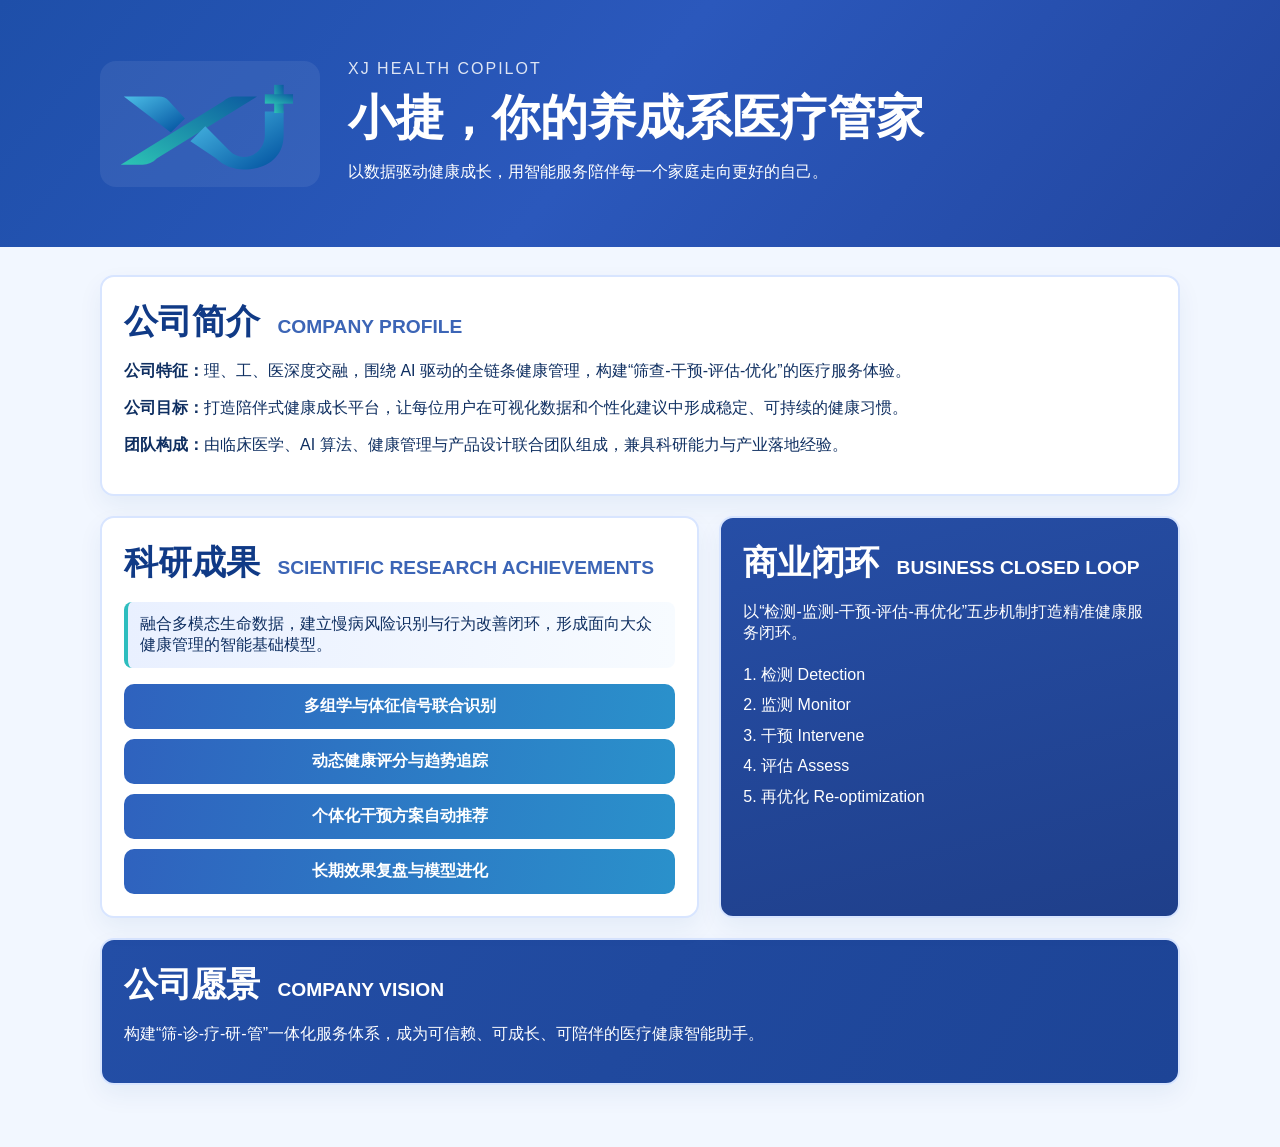
==== index.html @ 99cc7dca "feat: create static healthcare landing page" ====
<!DOCTYPE html>
<html lang="zh-CN">
<head>
  <meta charset="UTF-8" />
  <meta name="viewport" content="width=device-width, initial-scale=1.0" />
  <title>小捷，你的养成系医疗管家</title>
  <link rel="stylesheet" href="styles.css" />
</head>
<body>
  <header class="hero">
    <div class="hero-inner container">
      <img src="assets/xj-logo.svg" alt="小捷医疗管家 Logo" class="logo" />
      <div class="hero-text">
        <p class="tag">XJ HEALTH COPILOT</p>
        <h1>小捷，你的养成系医疗管家</h1>
        <p>以数据驱动健康成长，用智能服务陪伴每一个家庭走向更好的自己。</p>
      </div>
    </div>
  </header>

  <main class="container">
    <section class="panel intro">
      <h2>公司简介 <span>COMPANY PROFILE</span></h2>
      <p><strong>公司特征：</strong>理、工、医深度交融，围绕 AI 驱动的全链条健康管理，构建“筛查-干预-评估-优化”的医疗服务体验。</p>
      <p><strong>公司目标：</strong>打造陪伴式健康成长平台，让每位用户在可视化数据和个性化建议中形成稳定、可持续的健康习惯。</p>
      <p><strong>团队构成：</strong>由临床医学、AI 算法、健康管理与产品设计联合团队组成，兼具科研能力与产业落地经验。</p>
    </section>

    <section class="grid-two">
      <section class="panel research">
        <h2>科研成果 <span>SCIENTIFIC RESEARCH ACHIEVEMENTS</span></h2>
        <p class="highlight">融合多模态生命数据，建立慢病风险识别与行为改善闭环，形成面向大众健康管理的智能基础模型。</p>
        <div class="steps">
          <div class="step">多组学与体征信号联合识别</div>
          <div class="step">动态健康评分与趋势追踪</div>
          <div class="step">个体化干预方案自动推荐</div>
          <div class="step">长期效果复盘与模型进化</div>
        </div>
      </section>

      <section class="panel loop">
        <h2>商业闭环 <span>BUSINESS CLOSED LOOP</span></h2>
        <p>以“检测-监测-干预-评估-再优化”五步机制打造精准健康服务闭环。</p>
        <ol>
          <li>检测 Detection</li>
          <li>监测 Monitor</li>
          <li>干预 Intervene</li>
          <li>评估 Assess</li>
          <li>再优化 Re-optimization</li>
        </ol>
      </section>
    </section>

    <section class="panel vision">
      <h2>公司愿景 <span>COMPANY VISION</span></h2>
      <p>构建“筛-诊-疗-研-管”一体化服务体系，成为可信赖、可成长、可陪伴的医疗健康智能助手。</p>
    </section>
  </main>
</body>
</html>
---- styles.css ----
:root {
  --bg: #f2f7ff;
  --blue: #1e4fa9;
  --deep: #103a86;
  --cyan: #2dbdbe;
  --text: #0f2f61;
}

* { box-sizing: border-box; }

body {
  margin: 0;
  font-family: "PingFang SC", "Microsoft YaHei", Arial, sans-serif;
  background: var(--bg);
  color: var(--text);
}

.container {
  width: min(1080px, 92vw);
  margin: 0 auto;
}

.hero {
  background: linear-gradient(130deg, var(--blue), #2b58bc 48%, #22469f);
  color: #fff;
  padding: 48px 0;
}

.hero-inner {
  display: flex;
  align-items: center;
  gap: 28px;
}

.logo {
  width: 220px;
  background: #ffffff12;
  border-radius: 16px;
  padding: 16px;
}

.tag {
  letter-spacing: 2px;
  opacity: 0.85;
  margin-bottom: 8px;
}

h1 {
  margin: 0;
  font-size: clamp(30px, 4vw, 48px);
}

.hero p { margin-top: 12px; }

main { padding: 28px 0 42px; }

.panel {
  background: #fff;
  border: 2px solid #d8e5ff;
  border-radius: 14px;
  padding: 22px;
  margin-bottom: 20px;
  box-shadow: 0 10px 24px #123b8210;
}

.panel h2 {
  margin: 0 0 12px;
  color: var(--deep);
  font-size: clamp(24px, 2.8vw, 34px);
}

.panel h2 span {
  display: inline-block;
  margin-left: 8px;
  font-size: clamp(14px, 1.5vw, 20px);
  color: #3c65b6;
}

.grid-two {
  display: grid;
  grid-template-columns: 1.3fr 1fr;
  gap: 20px;
}

.highlight {
  background: linear-gradient(90deg, #e9f0ff, #f7fbff);
  border-left: 4px solid var(--cyan);
  padding: 12px;
  border-radius: 8px;
}

.steps {
  margin-top: 16px;
  display: grid;
  gap: 10px;
}

.step {
  background: linear-gradient(100deg, #2f62be, #2a91cb);
  color: #fff;
  padding: 12px;
  border-radius: 10px;
  text-align: center;
  font-weight: 600;
}

.loop {
  background: linear-gradient(165deg, #264ea6, #1f3f8a);
  color: #fff;
}

.loop h2,
.loop h2 span { color: #fff; }

.loop ol {
  margin: 14px 0 0;
  padding-left: 18px;
  line-height: 1.9;
}

.vision {
  background: linear-gradient(120deg, #234ea6, #1d4496);
  color: #fff;
}

.vision h2,
.vision h2 span { color: #fff; }

@media (max-width: 860px) {
  .hero-inner { flex-direction: column; text-align: center; }
  .grid-two { grid-template-columns: 1fr; }
}
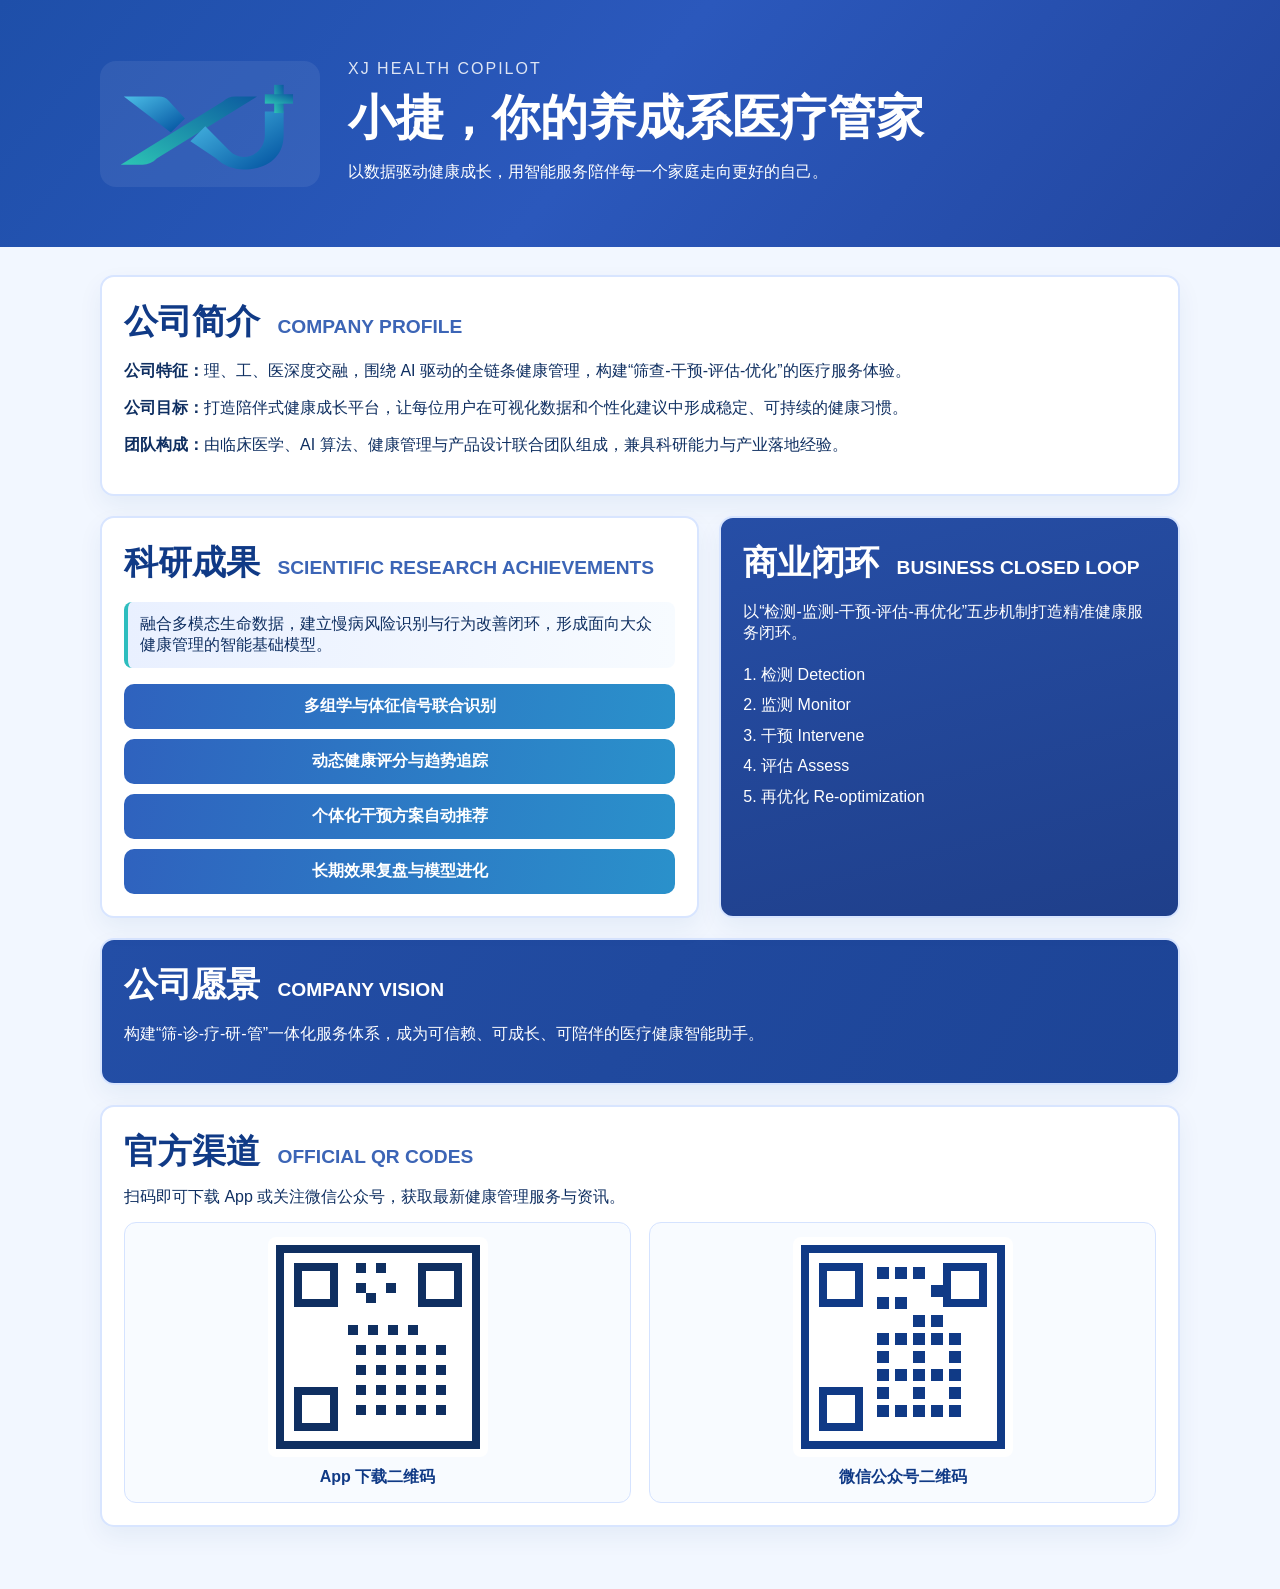
==== commit 0fd54b94: "新增 App 与微信公众号二维码展示" ====
--- a/index.html
+++ b/index.html
@@ -55,6 +55,21 @@
       <h2>公司愿景 <span>COMPANY VISION</span></h2>
       <p>构建“筛-诊-疗-研-管”一体化服务体系，成为可信赖、可成长、可陪伴的医疗健康智能助手。</p>
     </section>
+    <section class="panel qrcode">
+      <h2>官方渠道 <span>OFFICIAL QR CODES</span></h2>
+      <p>扫码即可下载 App 或关注微信公众号，获取最新健康管理服务与资讯。</p>
+      <div class="qr-grid">
+        <figure class="qr-card">
+          <img src="assets/app-qr.svg" alt="App 下载二维码" />
+          <figcaption>App 下载二维码</figcaption>
+        </figure>
+        <figure class="qr-card">
+          <img src="assets/wechat-qr.svg" alt="微信公众号二维码" />
+          <figcaption>微信公众号二维码</figcaption>
+        </figure>
+      </div>
+    </section>
+
   </main>
 </body>
 </html>
--- a/styles.css
+++ b/styles.css
@@ -130,3 +130,42 @@
   .hero-inner { flex-direction: column; text-align: center; }
   .grid-two { grid-template-columns: 1fr; }
 }
+
+
+.qrcode p {
+  margin: 0 0 14px;
+}
+
+.qr-grid {
+  display: grid;
+  grid-template-columns: repeat(2, minmax(180px, 1fr));
+  gap: 18px;
+}
+
+.qr-card {
+  margin: 0;
+  padding: 14px;
+  border: 1px solid #d5e3ff;
+  border-radius: 12px;
+  text-align: center;
+  background: #f8fbff;
+}
+
+.qr-card img {
+  width: min(220px, 100%);
+  aspect-ratio: 1 / 1;
+  display: block;
+  margin: 0 auto 10px;
+  border-radius: 8px;
+}
+
+.qr-card figcaption {
+  font-weight: 600;
+  color: var(--deep);
+}
+
+@media (max-width: 620px) {
+  .qr-grid {
+    grid-template-columns: 1fr;
+  }
+}
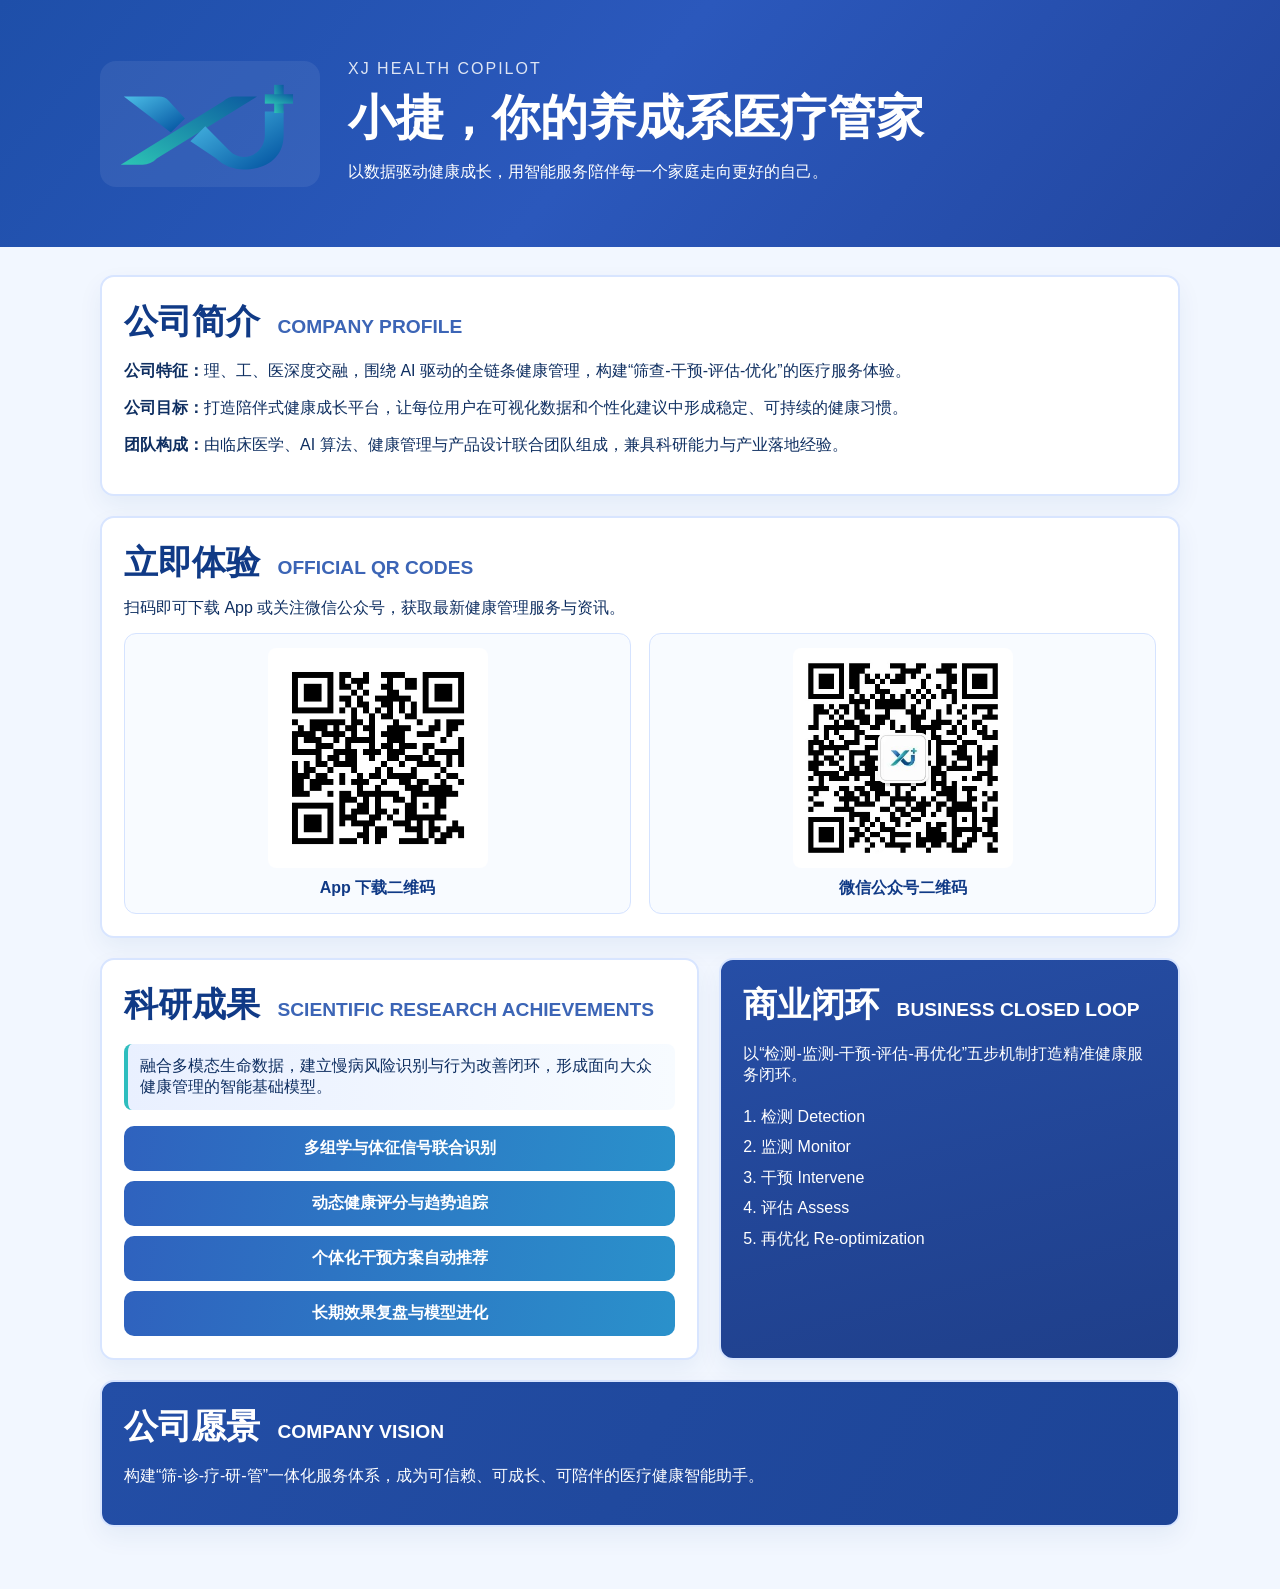
==== commit 8b5e9a68: "新增二维码图片，换为真实图片" ====
--- a/index.html
+++ b/index.html
@@ -25,7 +25,20 @@
       <p><strong>公司目标：</strong>打造陪伴式健康成长平台，让每位用户在可视化数据和个性化建议中形成稳定、可持续的健康习惯。</p>
       <p><strong>团队构成：</strong>由临床医学、AI 算法、健康管理与产品设计联合团队组成，兼具科研能力与产业落地经验。</p>
     </section>
-
+    <section class="panel qrcode">
+      <h2>立即体验 <span>OFFICIAL QR CODES</span></h2>
+      <p>扫码即可下载 App 或关注微信公众号，获取最新健康管理服务与资讯。</p>
+      <div class="qr-grid">
+        <figure class="qr-card">
+          <img src="assets/app-qr.png" alt="App 下载二维码" />
+          <figcaption>App 下载二维码</figcaption>
+        </figure>
+        <figure class="qr-card">
+          <img src="assets/wechat-qr.jpg" alt="微信公众号二维码" />
+          <figcaption>微信公众号二维码</figcaption>
+        </figure>
+      </div>
+    </section>
     <section class="grid-two">
       <section class="panel research">
         <h2>科研成果 <span>SCIENTIFIC RESEARCH ACHIEVEMENTS</span></h2>
@@ -55,20 +68,7 @@
       <h2>公司愿景 <span>COMPANY VISION</span></h2>
       <p>构建“筛-诊-疗-研-管”一体化服务体系，成为可信赖、可成长、可陪伴的医疗健康智能助手。</p>
     </section>
-    <section class="panel qrcode">
-      <h2>官方渠道 <span>OFFICIAL QR CODES</span></h2>
-      <p>扫码即可下载 App 或关注微信公众号，获取最新健康管理服务与资讯。</p>
-      <div class="qr-grid">
-        <figure class="qr-card">
-          <img src="assets/app-qr.svg" alt="App 下载二维码" />
-          <figcaption>App 下载二维码</figcaption>
-        </figure>
-        <figure class="qr-card">
-          <img src="assets/wechat-qr.svg" alt="微信公众号二维码" />
-          <figcaption>微信公众号二维码</figcaption>
-        </figure>
-      </div>
-    </section>
+    
 
   </main>
 </body>
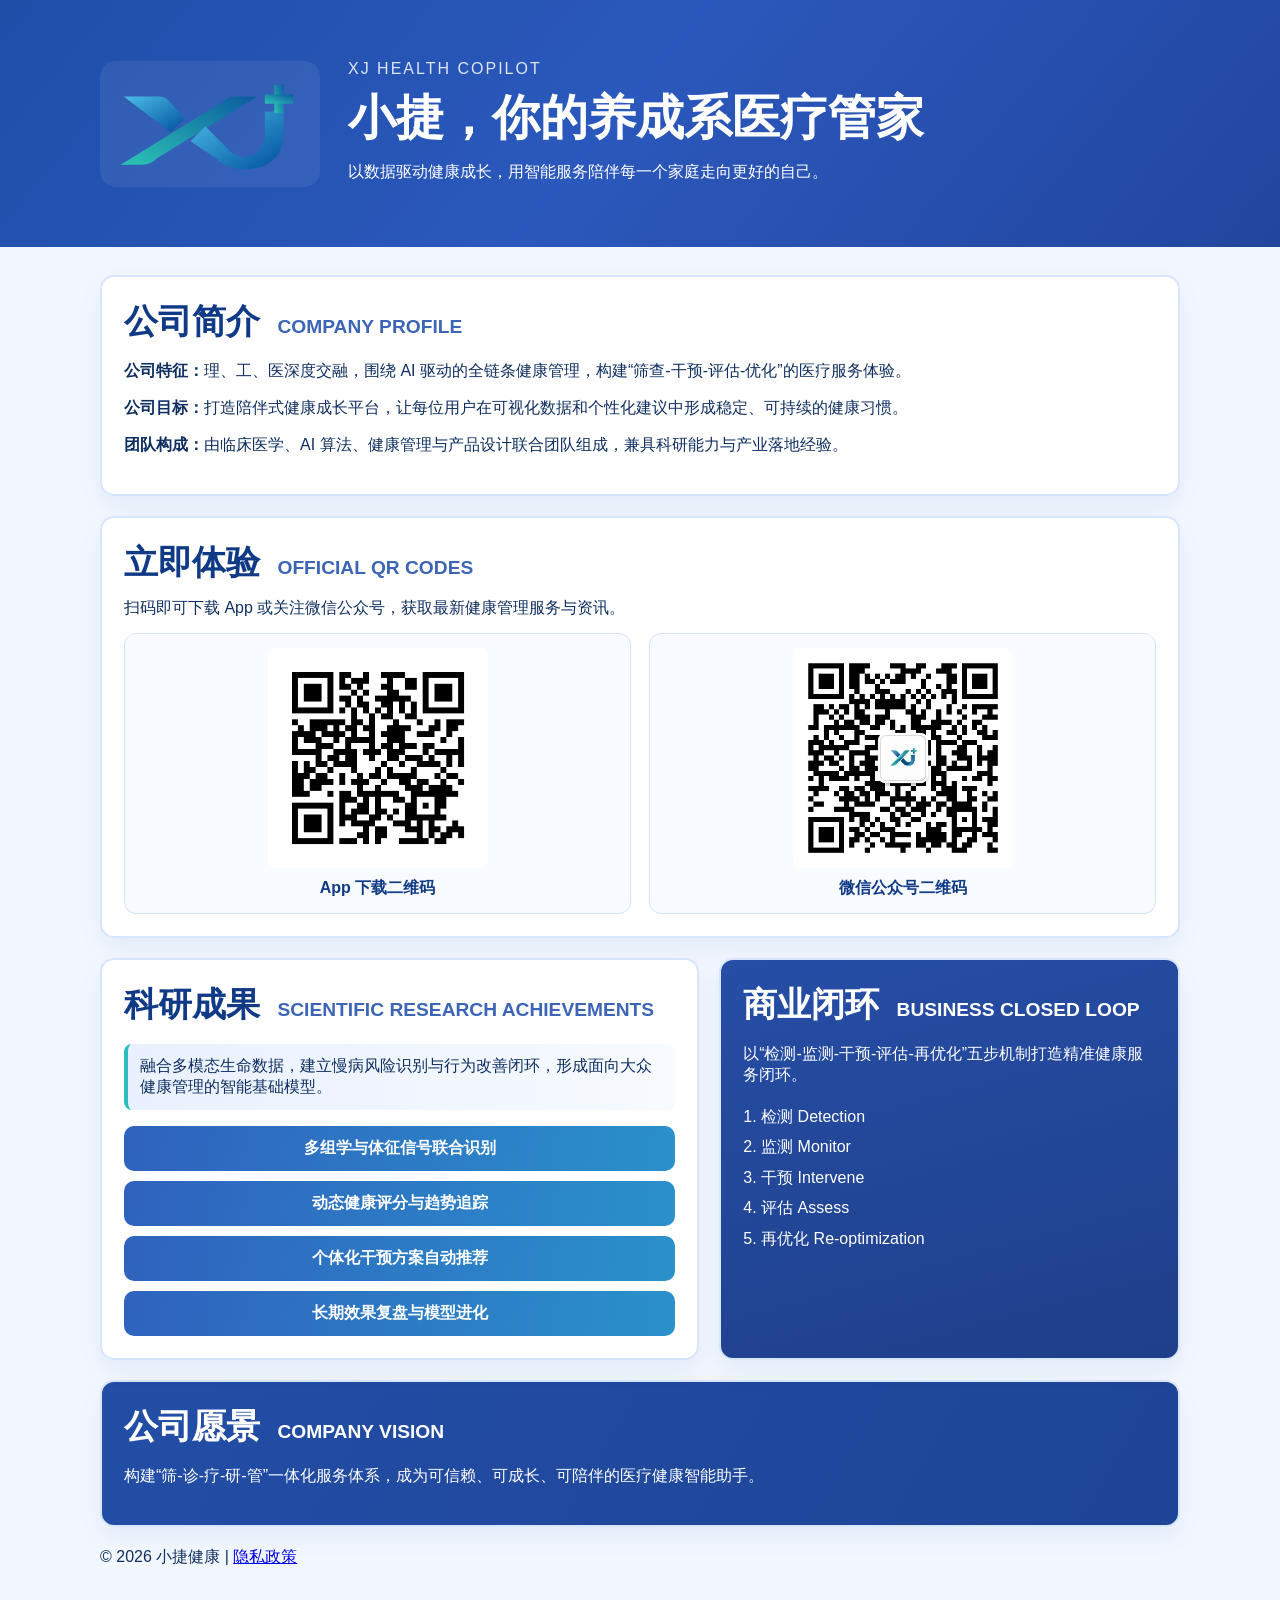
==== commit aa3578fd: "新增隐私政策" ====
--- a/index.html
+++ b/index.html
@@ -1,75 +1,80 @@
 <!DOCTYPE html>
 <html lang="zh-CN">
 <head>
-  <meta charset="UTF-8" />
-  <meta name="viewport" content="width=device-width, initial-scale=1.0" />
-  <title>小捷，你的养成系医疗管家</title>
-  <link rel="stylesheet" href="styles.css" />
+    <meta charset="UTF-8"/>
+    <meta name="viewport" content="width=device-width, initial-scale=1.0"/>
+    <title>小捷，你的养成系医疗管家</title>
+    <link rel="stylesheet" href="styles.css"/>
 </head>
 <body>
-  <header class="hero">
+<header class="hero">
     <div class="hero-inner container">
-      <img src="assets/xj-logo.svg" alt="小捷医疗管家 Logo" class="logo" />
-      <div class="hero-text">
-        <p class="tag">XJ HEALTH COPILOT</p>
-        <h1>小捷，你的养成系医疗管家</h1>
-        <p>以数据驱动健康成长，用智能服务陪伴每一个家庭走向更好的自己。</p>
-      </div>
+        <img src="assets/xj-logo.svg" alt="小捷医疗管家 Logo" class="logo"/>
+        <div class="hero-text">
+            <p class="tag">XJ HEALTH COPILOT</p>
+            <h1>小捷，你的养成系医疗管家</h1>
+            <p>以数据驱动健康成长，用智能服务陪伴每一个家庭走向更好的自己。</p>
+        </div>
     </div>
-  </header>
+</header>
 
-  <main class="container">
+<main class="container">
     <section class="panel intro">
-      <h2>公司简介 <span>COMPANY PROFILE</span></h2>
-      <p><strong>公司特征：</strong>理、工、医深度交融，围绕 AI 驱动的全链条健康管理，构建“筛查-干预-评估-优化”的医疗服务体验。</p>
-      <p><strong>公司目标：</strong>打造陪伴式健康成长平台，让每位用户在可视化数据和个性化建议中形成稳定、可持续的健康习惯。</p>
-      <p><strong>团队构成：</strong>由临床医学、AI 算法、健康管理与产品设计联合团队组成，兼具科研能力与产业落地经验。</p>
+        <h2>公司简介 <span>COMPANY PROFILE</span></h2>
+        <p><strong>公司特征：</strong>理、工、医深度交融，围绕 AI 驱动的全链条健康管理，构建“筛查-干预-评估-优化”的医疗服务体验。
+        </p>
+        <p><strong>公司目标：</strong>打造陪伴式健康成长平台，让每位用户在可视化数据和个性化建议中形成稳定、可持续的健康习惯。
+        </p>
+        <p><strong>团队构成：</strong>由临床医学、AI 算法、健康管理与产品设计联合团队组成，兼具科研能力与产业落地经验。</p>
     </section>
     <section class="panel qrcode">
-      <h2>立即体验 <span>OFFICIAL QR CODES</span></h2>
-      <p>扫码即可下载 App 或关注微信公众号，获取最新健康管理服务与资讯。</p>
-      <div class="qr-grid">
-        <figure class="qr-card">
-          <img src="assets/app-qr.png" alt="App 下载二维码" />
-          <figcaption>App 下载二维码</figcaption>
-        </figure>
-        <figure class="qr-card">
-          <img src="assets/wechat-qr.jpg" alt="微信公众号二维码" />
-          <figcaption>微信公众号二维码</figcaption>
-        </figure>
-      </div>
+        <h2>立即体验 <span>OFFICIAL QR CODES</span></h2>
+        <p>扫码即可下载 App 或关注微信公众号，获取最新健康管理服务与资讯。</p>
+        <div class="qr-grid">
+            <figure class="qr-card">
+                <img src="assets/app-qr.png" alt="App 下载二维码"/>
+                <figcaption>App 下载二维码</figcaption>
+            </figure>
+            <figure class="qr-card">
+                <img src="assets/wechat-qr.jpg" alt="微信公众号二维码"/>
+                <figcaption>微信公众号二维码</figcaption>
+            </figure>
+        </div>
     </section>
     <section class="grid-two">
-      <section class="panel research">
-        <h2>科研成果 <span>SCIENTIFIC RESEARCH ACHIEVEMENTS</span></h2>
-        <p class="highlight">融合多模态生命数据，建立慢病风险识别与行为改善闭环，形成面向大众健康管理的智能基础模型。</p>
-        <div class="steps">
-          <div class="step">多组学与体征信号联合识别</div>
-          <div class="step">动态健康评分与趋势追踪</div>
-          <div class="step">个体化干预方案自动推荐</div>
-          <div class="step">长期效果复盘与模型进化</div>
-        </div>
-      </section>
+        <section class="panel research">
+            <h2>科研成果 <span>SCIENTIFIC RESEARCH ACHIEVEMENTS</span></h2>
+            <p class="highlight">
+                融合多模态生命数据，建立慢病风险识别与行为改善闭环，形成面向大众健康管理的智能基础模型。</p>
+            <div class="steps">
+                <div class="step">多组学与体征信号联合识别</div>
+                <div class="step">动态健康评分与趋势追踪</div>
+                <div class="step">个体化干预方案自动推荐</div>
+                <div class="step">长期效果复盘与模型进化</div>
+            </div>
+        </section>
 
-      <section class="panel loop">
-        <h2>商业闭环 <span>BUSINESS CLOSED LOOP</span></h2>
-        <p>以“检测-监测-干预-评估-再优化”五步机制打造精准健康服务闭环。</p>
-        <ol>
-          <li>检测 Detection</li>
-          <li>监测 Monitor</li>
-          <li>干预 Intervene</li>
-          <li>评估 Assess</li>
-          <li>再优化 Re-optimization</li>
-        </ol>
-      </section>
+        <section class="panel loop">
+            <h2>商业闭环 <span>BUSINESS CLOSED LOOP</span></h2>
+            <p>以“检测-监测-干预-评估-再优化”五步机制打造精准健康服务闭环。</p>
+            <ol>
+                <li>检测 Detection</li>
+                <li>监测 Monitor</li>
+                <li>干预 Intervene</li>
+                <li>评估 Assess</li>
+                <li>再优化 Re-optimization</li>
+            </ol>
+        </section>
     </section>
 
     <section class="panel vision">
-      <h2>公司愿景 <span>COMPANY VISION</span></h2>
-      <p>构建“筛-诊-疗-研-管”一体化服务体系，成为可信赖、可成长、可陪伴的医疗健康智能助手。</p>
+        <h2>公司愿景 <span>COMPANY VISION</span></h2>
+        <p>构建“筛-诊-疗-研-管”一体化服务体系，成为可信赖、可成长、可陪伴的医疗健康智能助手。</p>
     </section>
-    
+    <div class="footer">
+        <p>&copy; 2026 小捷健康 | <a href="/privacy.html">隐私政策</a></p>
+    </div>
 
-  </main>
+</main>
 </body>
 </html>
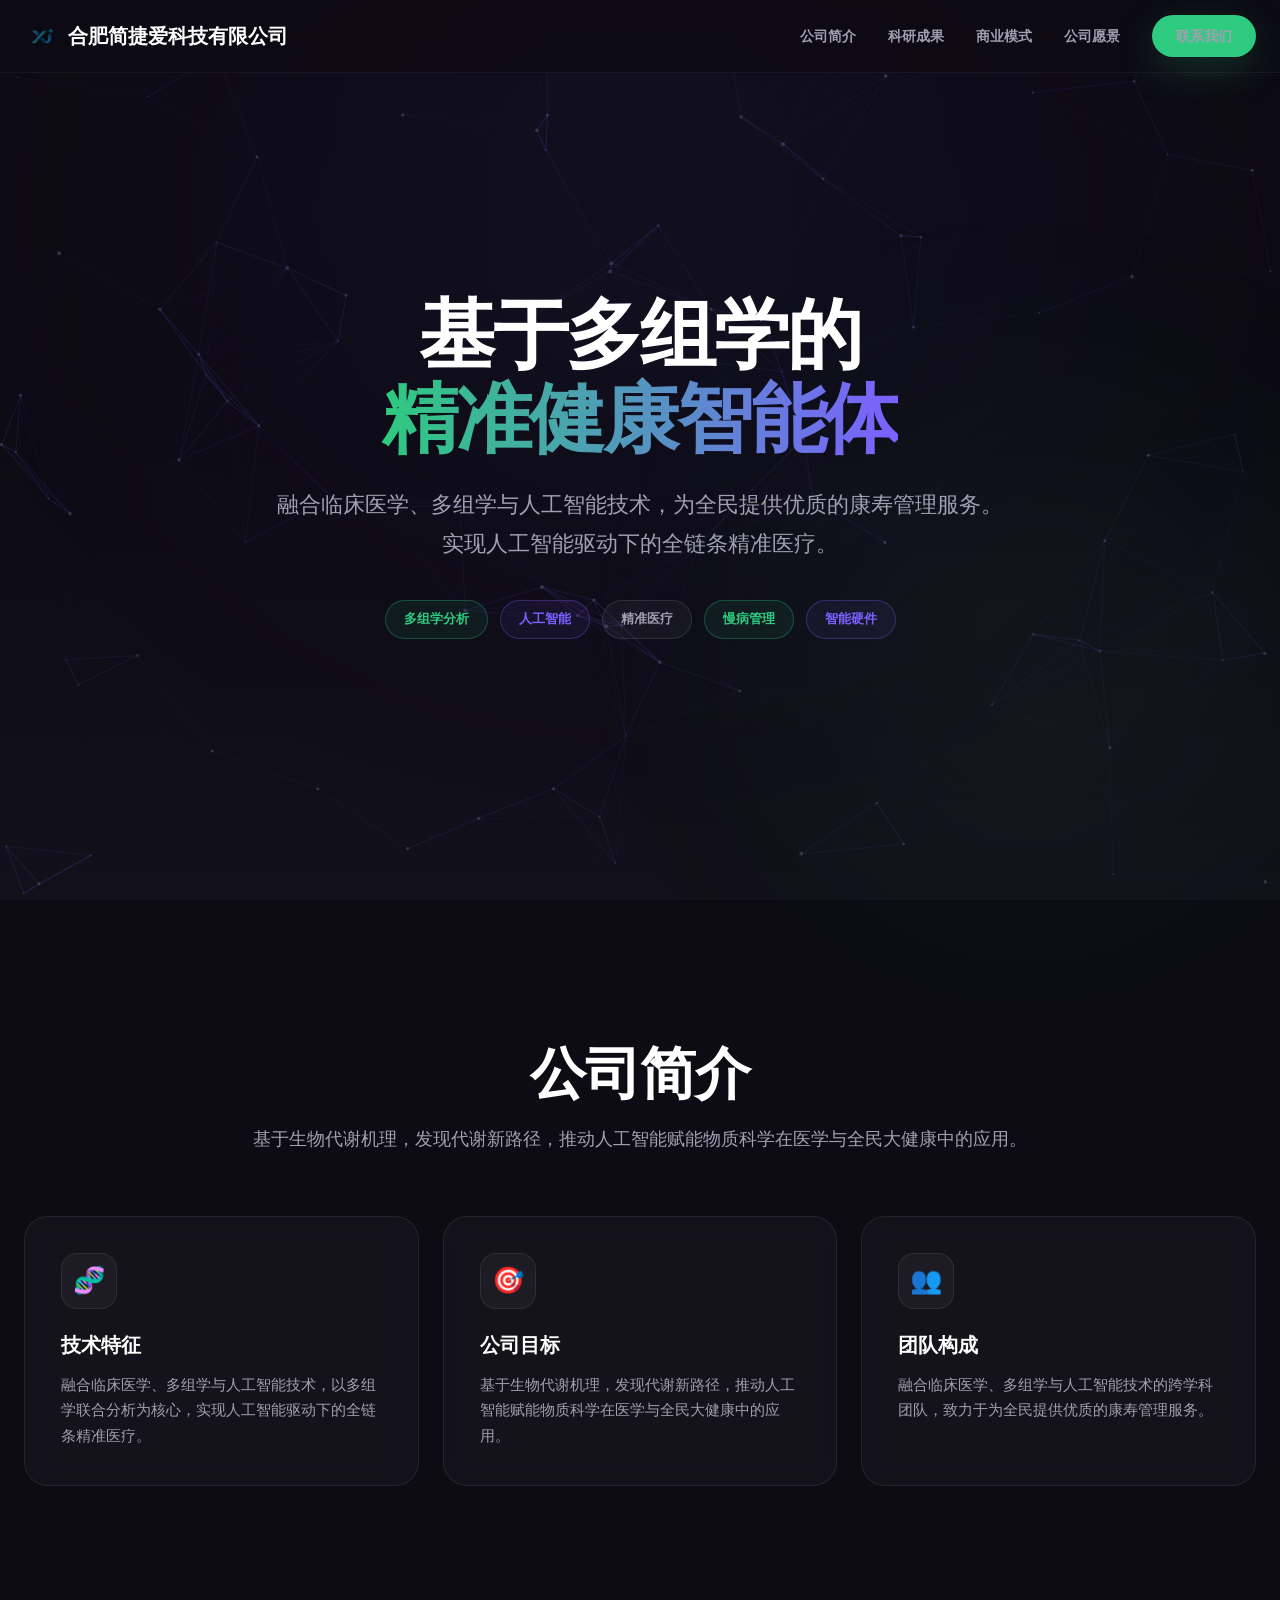
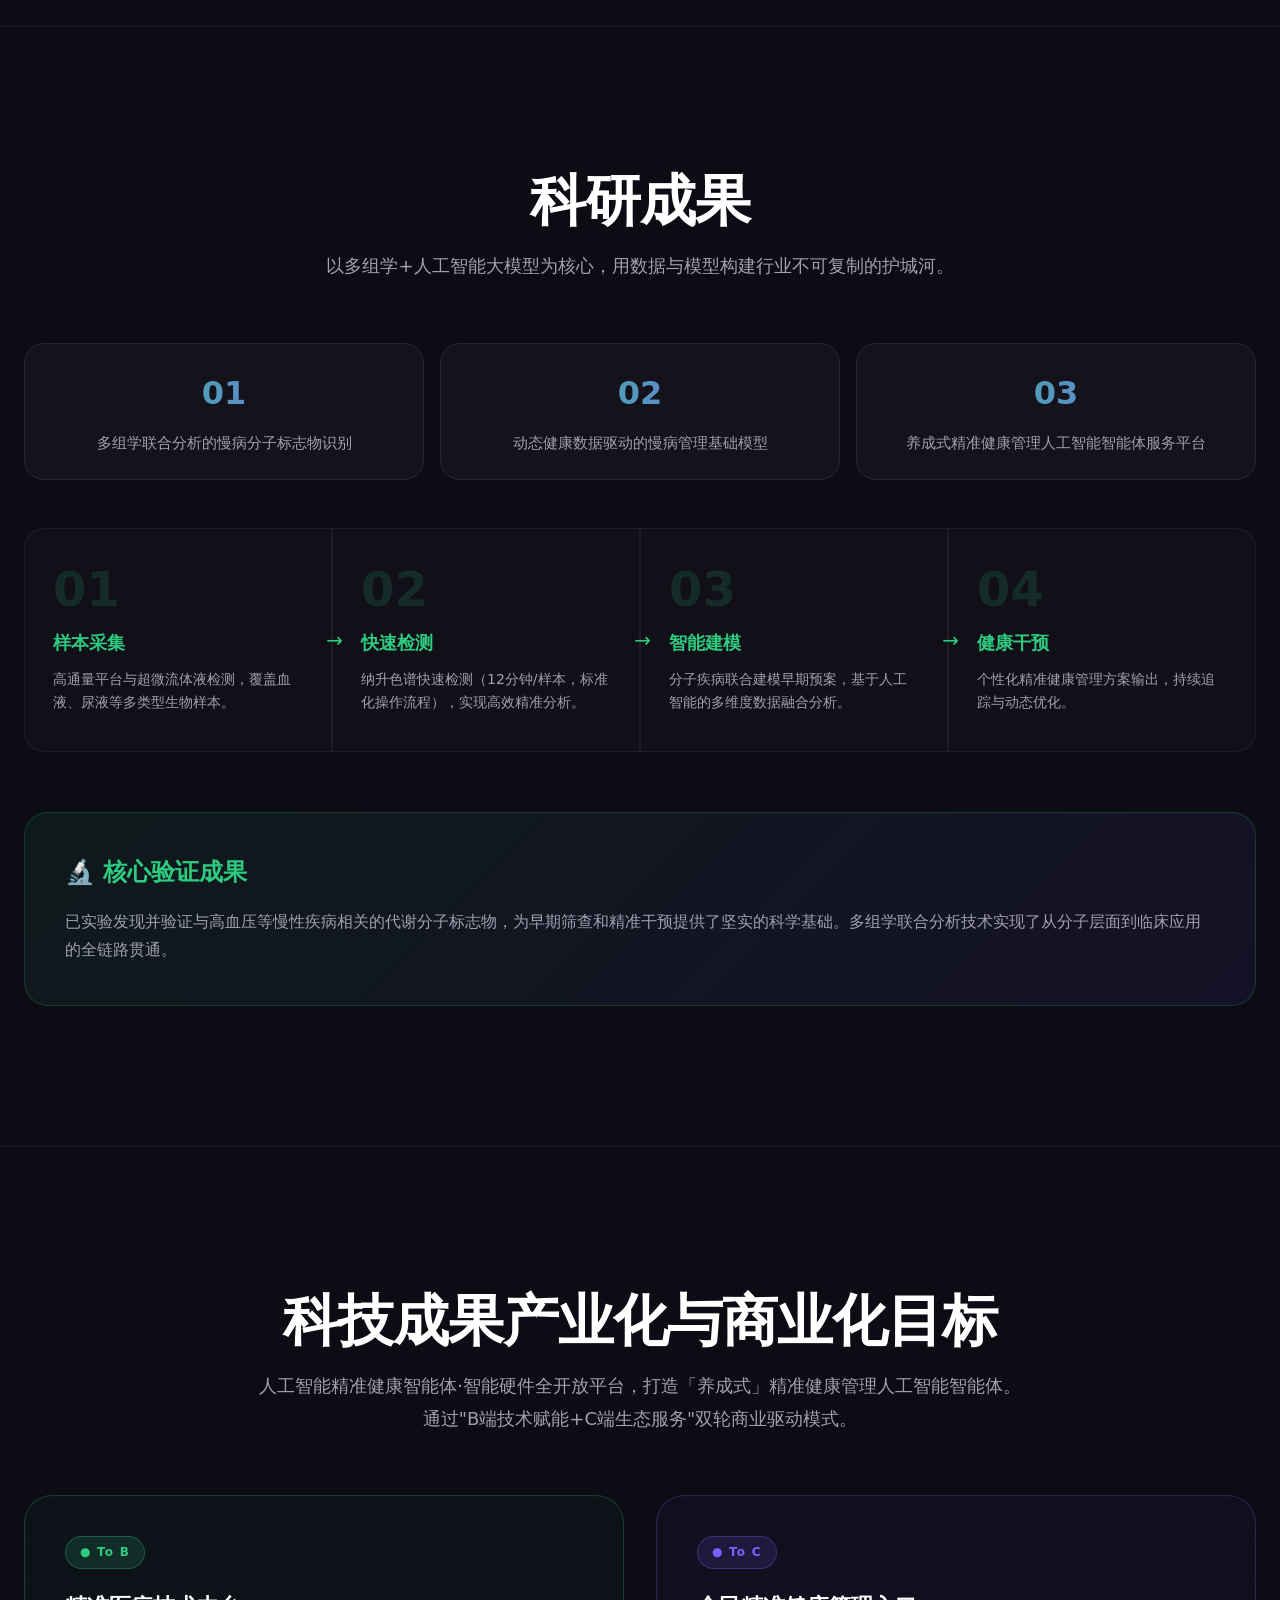
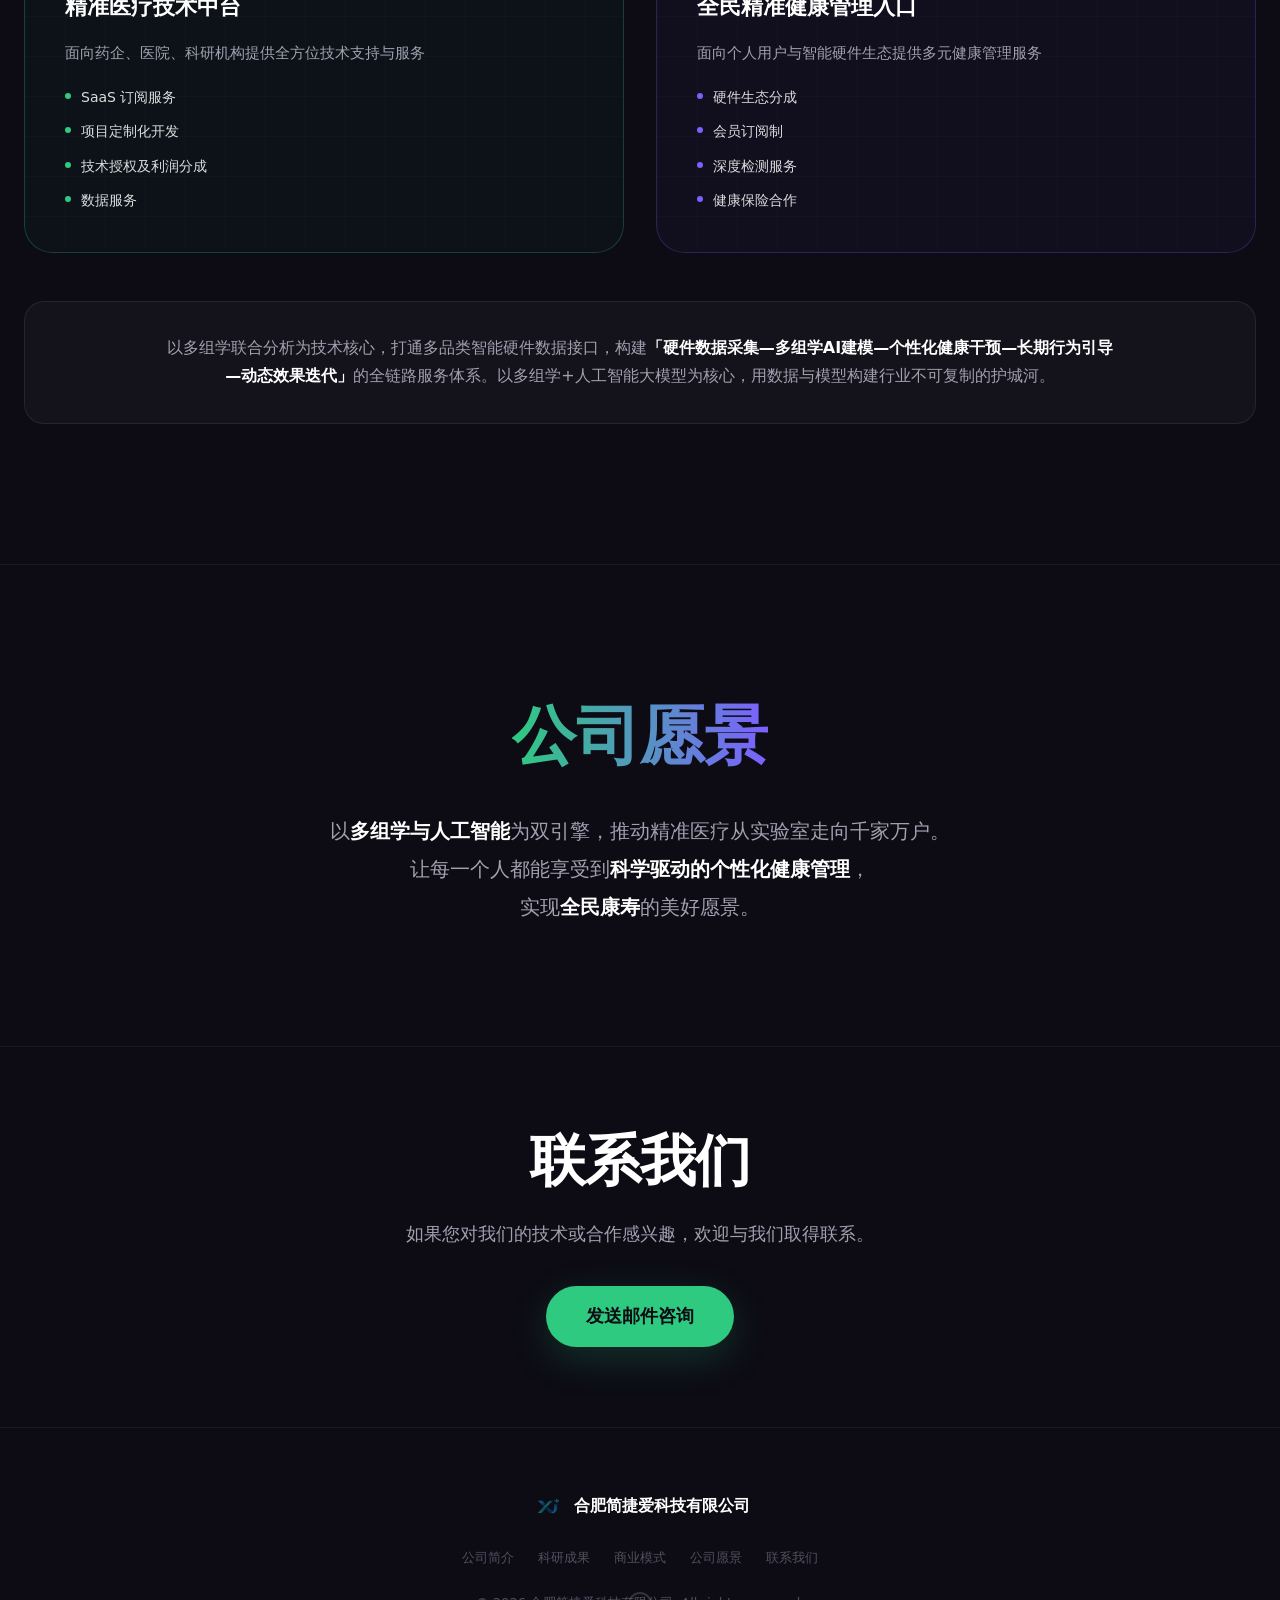
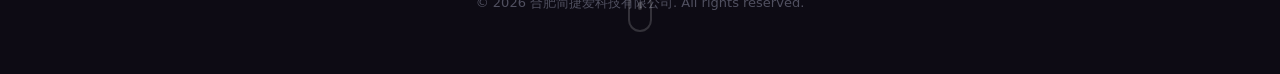
==== commit a2f80dbc: "新增网站logo及更新首页结构和样式，邮箱地址修改为真实邮箱" ====
--- a/index.html
+++ b/index.html
@@ -1,80 +1,1099 @@
-<!DOCTYPE html>
+﻿<!DOCTYPE html>
 <html lang="zh-CN">
 <head>
-    <meta charset="UTF-8"/>
-    <meta name="viewport" content="width=device-width, initial-scale=1.0"/>
-    <title>小捷，你的养成系医疗管家</title>
-    <link rel="stylesheet" href="styles.css"/>
+    <meta charset="UTF-8">
+    <meta name="viewport" content="width=device-width, initial-scale=1.0">
+    <link rel="icon" type="image/svg+xml" href="./assets/logo.png">
+    <link rel="shortcut icon" href="./assets/logo.png">
+    <title>合肥简捷爱科技有限公司</title>
+    <meta name="description" content="基于多组学的精准健康智能体——融合临床医学、多组学与人工智能技术，为全民提供优质的康寿管理服务。">
+    <style>
+        :root {
+            --bg: #0D0B14;
+            --bg-2: #12101a;
+            --panel: rgba(255, 255, 255, 0.03);
+            --border: rgba(255, 255, 255, 0.10);
+            --muted: #A0A0B0;
+            --muted-2: #505060;
+            --green: #2ECA7F;
+            --purple: #7B61FF;
+            --text: #ffffff;
+            --cyan: #00F2FF;
+        }
+
+        * { box-sizing: border-box; margin: 0; padding: 0; }
+        html { scroll-behavior: smooth; }
+        html, body { height: 100%; }
+
+        body {
+            font-family: ui-sans-serif, system-ui, -apple-system, BlinkMacSystemFont, "Segoe UI", Roboto, "Noto Sans SC", "PingFang SC", "Microsoft YaHei", Arial, sans-serif;
+            background-color: var(--bg);
+            color: var(--text);
+            overflow-x: hidden;
+            line-height: 1.6;
+        }
+
+        ::selection { background: rgba(46, 202, 127, 0.30); }
+        a { color: inherit; text-decoration: none; }
+
+        ::-webkit-scrollbar { width: 8px; }
+        ::-webkit-scrollbar-track { background: var(--bg); }
+        ::-webkit-scrollbar-thumb { background: #1A1625; border-radius: 10px; }
+        ::-webkit-scrollbar-thumb:hover { background: var(--green); }
+
+        .container {
+            max-width: 1280px;
+            margin: 0 auto;
+            padding: 0 24px;
+        }
+
+        /* Background layers */
+        .bg-layer {
+            position: fixed;
+            inset: 0;
+            z-index: 0;
+            background: linear-gradient(to bottom, var(--bg), var(--bg), var(--bg-2));
+        }
+
+        .glow-top {
+            position: fixed;
+            top: -10%;
+            left: 50%;
+            transform: translateX(-50%);
+            width: 800px;
+            height: 600px;
+            background: rgba(123, 97, 255, 0.05);
+            filter: blur(150px);
+            border-radius: 999px;
+            pointer-events: none;
+            z-index: 1;
+        }
+
+        .glow-bottom {
+            position: fixed;
+            bottom: 0;
+            right: 0;
+            width: 500px;
+            height: 500px;
+            background: rgba(46, 202, 127, 0.05);
+            filter: blur(120px);
+            border-radius: 999px;
+            pointer-events: none;
+            z-index: 1;
+        }
+
+        .content-layer {
+            position: relative;
+            z-index: 10;
+        }
+
+        /* Navigation */
+        .nav {
+            position: fixed;
+            top: 0;
+            left: 0;
+            right: 0;
+            z-index: 50;
+            border-bottom: 1px solid rgba(255, 255, 255, 0.05);
+            background: rgba(13, 11, 20, 0.85);
+            backdrop-filter: blur(16px);
+            -webkit-backdrop-filter: blur(16px);
+        }
+
+        .nav-inner {
+            height: 72px;
+            display: flex;
+            align-items: center;
+            justify-content: space-between;
+        }
+
+        .logo {
+            display: inline-flex;
+            align-items: center;
+            gap: 8px;
+            font-weight: 800;
+            font-size: 20px;
+            color: white;
+        }
+
+        .logo-icon {
+            width: 36px;
+            height: 36px;
+            border-radius: 10px;
+            overflow: hidden;
+            /* background: linear-gradient(135deg, var(--green), var(--purple)); */
+            display: inline-flex;
+            align-items: center;
+            justify-content: center;
+            font-size: 18px;
+            font-weight: 900;
+        }
+
+        .logo-icon img {
+            width: 100%;
+            height: 100%;
+            object-fit: cover;
+            opacity: 0.5;
+            display: block;
+        }
+
+        img.logo-icon {
+            width: 36px;
+            height: 36px;
+            object-fit: cover;
+            opacity: 0.5;
+            display: block;
+            border-radius: 10px;
+        }
+
+        .nav-links {
+            display: flex;
+            align-items: center;
+            gap: 32px;
+        }
+
+        .nav-links a {
+            font-size: 14px;
+            font-weight: 600;
+            color: var(--muted);
+            transition: color 0.2s;
+        }
+
+        .nav-links a:hover { color: #ffffff; }
+
+        .btn-primary {
+            display: inline-flex;
+            align-items: center;
+            justify-content: center;
+            border-radius: 999px;
+            padding: 10px 24px;
+            background: var(--green);
+            color: var(--bg);
+            font-size: 14px;
+            font-weight: 800;
+            border: none;
+            cursor: pointer;
+            transition: transform 0.16s ease, background 0.16s ease;
+            box-shadow: 0 12px 40px rgba(46, 202, 127, 0.20);
+        }
+
+        .btn-primary:hover { background: #39df8f; transform: scale(1.05); }
+
+        /* Glass card */
+        .glass {
+            background: var(--panel);
+            backdrop-filter: blur(12px);
+            -webkit-backdrop-filter: blur(12px);
+            border: 1px solid var(--border);
+            border-radius: 24px;
+        }
+
+        /* Hero */
+        .hero {
+            min-height: 100vh;
+            display: flex;
+            flex-direction: column;
+            align-items: center;
+            justify-content: center;
+            padding: 96px 0 64px;
+            text-align: center;
+        }
+
+        .hero h1 {
+            font-weight: 900;
+            letter-spacing: -0.03em;
+            line-height: 1.1;
+            font-size: 42px;
+        }
+
+        @media (min-width: 768px) {
+            .hero h1 { font-size: 76px; }
+        }
+
+        .hero-gradient {
+            background: linear-gradient(to right, var(--green), var(--purple));
+            -webkit-background-clip: text;
+            background-clip: text;
+            color: transparent;
+        }
+
+        .hero-subtitle {
+            margin: 24px auto 0;
+            max-width: 52rem;
+            font-size: 18px;
+            line-height: 1.8;
+            color: var(--muted);
+            font-weight: 500;
+        }
+
+        @media (min-width: 768px) {
+            .hero-subtitle { font-size: 22px; }
+        }
+
+        .hero-badges {
+            margin-top: 36px;
+            display: flex;
+            gap: 12px;
+            flex-wrap: wrap;
+            justify-content: center;
+        }
+
+        .badge {
+            padding: 8px 18px;
+            border-radius: 999px;
+            font-size: 13px;
+            font-weight: 700;
+            border: 1px solid rgba(255, 255, 255, 0.10);
+            background: rgba(255, 255, 255, 0.04);
+            color: var(--muted);
+        }
+
+        .badge-green {
+            border-color: rgba(46, 202, 127, 0.30);
+            color: var(--green);
+            background: rgba(46, 202, 127, 0.08);
+        }
+
+        .badge-purple {
+            border-color: rgba(123, 97, 255, 0.30);
+            color: var(--purple);
+            background: rgba(123, 97, 255, 0.08);
+        }
+
+        .scroll-hint {
+            position: absolute;
+            bottom: 42px;
+            left: 50%;
+            transform: translateX(-50%);
+            opacity: 0.20;
+            animation: bounce 1.8s infinite;
+        }
+
+        @keyframes bounce {
+            0%, 100% { transform: translate(-50%, 0); }
+            50% { transform: translate(-50%, -10px); }
+        }
+
+        .scroll-mouse {
+            width: 24px;
+            height: 40px;
+            border-radius: 999px;
+            border: 2px solid rgba(255,255,255,0.80);
+            display: flex;
+            justify-content: center;
+            padding-top: 8px;
+        }
+
+        .scroll-dot {
+            width: 4px;
+            height: 8px;
+            border-radius: 999px;
+            background: rgba(255,255,255,0.90);
+        }
+
+        /* Section base */
+        .section {
+            padding: 100px 0;
+            overflow: hidden;
+        }
+
+        @media (min-width: 768px) {
+            .section { padding: 140px 0; }
+        }
+
+        .section-title {
+            font-size: 36px;
+            font-weight: 900;
+            letter-spacing: -0.02em;
+            line-height: 1.2;
+            text-align: center;
+            margin-bottom: 16px;
+        }
+
+        @media (min-width: 768px) {
+            .section-title { font-size: 56px; }
+        }
+
+        .section-desc {
+            text-align: center;
+            color: var(--muted);
+            font-size: 18px;
+            max-width: 56rem;
+            margin: 0 auto 60px;
+            line-height: 1.8;
+            font-weight: 500;
+        }
+
+        /* About section */
+        .about-grid {
+            display: grid;
+            gap: 24px;
+        }
+
+        @media (min-width: 768px) {
+            .about-grid { grid-template-columns: repeat(3, 1fr); }
+        }
+
+        .about-card {
+            padding: 36px;
+            border-radius: 24px;
+            background: rgba(255, 255, 255, 0.03);
+            border: 1px solid rgba(255, 255, 255, 0.08);
+            transition: transform 0.25s ease, border-color 0.25s ease, background 0.25s ease;
+        }
+
+        .about-card:hover {
+            transform: translateY(-6px);
+            border-color: rgba(46, 202, 127, 0.30);
+            background: rgba(46, 202, 127, 0.05);
+        }
+
+        .about-card-icon {
+            width: 56px;
+            height: 56px;
+            border-radius: 16px;
+            display: grid;
+            place-items: center;
+            font-size: 26px;
+            margin-bottom: 20px;
+            background: rgba(255, 255, 255, 0.04);
+            border: 1px solid rgba(255, 255, 255, 0.08);
+        }
+
+        .about-card h3 {
+            font-size: 20px;
+            font-weight: 800;
+            margin-bottom: 12px;
+        }
+
+        .about-card p {
+            color: var(--muted);
+            font-size: 15px;
+            line-height: 1.7;
+        }
+
+        /* Research section */
+        .research-top-desc {
+            display: grid;
+            gap: 16px;
+            margin-bottom: 48px;
+        }
+
+        @media (min-width: 768px) {
+            .research-top-desc { grid-template-columns: repeat(3, 1fr); }
+        }
+
+        .research-point {
+            padding: 24px;
+            border-radius: 20px;
+            background: rgba(255, 255, 255, 0.03);
+            border: 1px solid rgba(255, 255, 255, 0.08);
+            text-align: center;
+            transition: transform 0.25s ease, border-color 0.25s ease;
+        }
+
+        .research-point:hover {
+            transform: translateY(-4px);
+            border-color: rgba(123, 97, 255, 0.30);
+        }
+
+        .research-point-num {
+            font-size: 32px;
+            font-weight: 900;
+            background: linear-gradient(to right, var(--green), var(--purple));
+            -webkit-background-clip: text;
+            background-clip: text;
+            color: transparent;
+            margin-bottom: 12px;
+        }
+
+        .research-point p {
+            color: var(--muted);
+            font-size: 15px;
+            line-height: 1.6;
+        }
+
+        /* Tech flow */
+        .tech-flow {
+            display: grid;
+            gap: 0;
+            position: relative;
+        }
+
+        @media (min-width: 768px) {
+            .tech-flow { grid-template-columns: repeat(4, 1fr); }
+        }
+
+        .tech-step {
+            padding: 36px 28px;
+            position: relative;
+            border: 1px solid rgba(255, 255, 255, 0.06);
+            background: rgba(255, 255, 255, 0.02);
+            transition: background 0.3s ease;
+        }
+
+        .tech-step:hover {
+            background: rgba(46, 202, 127, 0.05);
+        }
+
+        .tech-step:first-child {
+            border-radius: 20px 0 0 20px;
+        }
+
+        .tech-step:last-child {
+            border-radius: 0 20px 20px 0;
+        }
+
+        @media (max-width: 767px) {
+            .tech-step:first-child { border-radius: 20px 20px 0 0; }
+            .tech-step:last-child { border-radius: 0 0 20px 20px; }
+        }
+
+        .tech-step-num {
+            font-size: 48px;
+            font-weight: 900;
+            color: rgba(46, 202, 127, 0.15);
+            line-height: 1;
+            margin-bottom: 16px;
+        }
+
+        .tech-step h4 {
+            font-size: 18px;
+            font-weight: 800;
+            margin-bottom: 10px;
+            color: var(--green);
+        }
+
+        .tech-step p {
+            color: var(--muted);
+            font-size: 14px;
+            line-height: 1.7;
+        }
+
+        .tech-arrow {
+            position: absolute;
+            right: -12px;
+            top: 50%;
+            transform: translateY(-50%);
+            z-index: 2;
+            color: var(--green);
+            font-size: 20px;
+            display: none;
+        }
+
+        @media (min-width: 768px) {
+            .tech-arrow { display: block; }
+        }
+
+        .tech-step:last-child .tech-arrow { display: none; }
+
+        /* Results subsection */
+        .results-highlight {
+            margin-top: 60px;
+            padding: 40px;
+            border-radius: 24px;
+            background: linear-gradient(135deg, rgba(46, 202, 127, 0.08), rgba(123, 97, 255, 0.08));
+            border: 1px solid rgba(46, 202, 127, 0.20);
+        }
+
+        .results-highlight h3 {
+            font-size: 24px;
+            font-weight: 800;
+            margin-bottom: 16px;
+            color: var(--green);
+        }
+
+        .results-highlight p {
+            color: var(--muted);
+            font-size: 16px;
+            line-height: 1.8;
+        }
+
+        /* Business section */
+        .biz-grid {
+            display: grid;
+            gap: 32px;
+        }
+
+        @media (min-width: 768px) {
+            .biz-grid { grid-template-columns: 1fr 1fr; }
+        }
+
+        .biz-card {
+            padding: 40px;
+            border-radius: 28px;
+            position: relative;
+            overflow: hidden;
+        }
+
+        .biz-card::before {
+            content: "";
+            position: absolute;
+            inset: 0;
+            background-image:
+                linear-gradient(rgba(255,255,255,0.02) 1px, transparent 1px),
+                linear-gradient(90deg, rgba(255,255,255,0.02) 1px, transparent 1px);
+            background-size: 40px 40px;
+            pointer-events: none;
+        }
+
+        .biz-card-b {
+            background: rgba(46, 202, 127, 0.04);
+            border: 1px solid rgba(46, 202, 127, 0.25);
+        }
+
+        .biz-card-c {
+            background: rgba(123, 97, 255, 0.04);
+            border: 1px solid rgba(123, 97, 255, 0.25);
+        }
+
+        .biz-label {
+            display: inline-flex;
+            align-items: center;
+            gap: 8px;
+            padding: 6px 14px;
+            border-radius: 999px;
+            font-size: 12px;
+            font-weight: 900;
+            letter-spacing: 0.1em;
+            margin-bottom: 20px;
+        }
+
+        .biz-label-b {
+            background: rgba(46, 202, 127, 0.15);
+            color: var(--green);
+            border: 1px solid rgba(46, 202, 127, 0.30);
+        }
+
+        .biz-label-c {
+            background: rgba(123, 97, 255, 0.15);
+            color: var(--purple);
+            border: 1px solid rgba(123, 97, 255, 0.30);
+        }
+
+        .biz-card h3 {
+            font-size: 22px;
+            font-weight: 800;
+            margin-bottom: 16px;
+            position: relative;
+        }
+
+        .biz-card p {
+            color: var(--muted);
+            font-size: 15px;
+            line-height: 1.7;
+            margin-bottom: 20px;
+            position: relative;
+        }
+
+        .biz-list {
+            list-style: none;
+            display: grid;
+            gap: 12px;
+            position: relative;
+        }
+
+        .biz-list li {
+            display: flex;
+            align-items: flex-start;
+            gap: 10px;
+            font-size: 14px;
+            color: rgba(255,255,255,0.85);
+            line-height: 1.6;
+        }
+
+        .biz-list-dot {
+            width: 6px;
+            height: 6px;
+            border-radius: 999px;
+            flex-shrink: 0;
+            margin-top: 7px;
+        }
+
+        .biz-list-dot-b { background: var(--green); }
+        .biz-list-dot-c { background: var(--purple); }
+
+        /* Full-width banner */
+        .biz-banner {
+            margin-top: 48px;
+            padding: 32px 40px;
+            border-radius: 20px;
+            background: rgba(255, 255, 255, 0.03);
+            border: 1px solid rgba(255, 255, 255, 0.08);
+            text-align: center;
+        }
+
+        .biz-banner p {
+            color: var(--muted);
+            font-size: 16px;
+            line-height: 1.8;
+            max-width: 60rem;
+            margin: 0 auto;
+        }
+
+        .biz-banner strong {
+            color: white;
+        }
+
+        /* Vision section */
+        .vision {
+            padding: 120px 0;
+            text-align: center;
+            border-top: 1px solid rgba(255,255,255,0.05);
+        }
+
+        .vision h2 {
+            font-size: 40px;
+            font-weight: 900;
+            margin-bottom: 24px;
+        }
+
+        @media (min-width: 768px) {
+            .vision h2 { font-size: 64px; }
+        }
+
+        .vision-text {
+            max-width: 48rem;
+            margin: 0 auto;
+            color: var(--muted);
+            font-size: 20px;
+            line-height: 1.9;
+        }
+
+        .vision-highlight {
+            color: white;
+            font-weight: 700;
+        }
+
+        /* Footer */
+        .footer {
+            padding: 60px 0;
+            border-top: 1px solid rgba(255,255,255,0.05);
+            background: var(--bg);
+        }
+
+        .footer-inner {
+            display: flex;
+            flex-direction: column;
+            gap: 24px;
+            align-items: center;
+            text-align: center;
+        }
+
+        .footer-info {
+            color: var(--muted-2);
+            font-size: 13px;
+        }
+
+        .footer-links-bottom {
+            display: flex;
+            gap: 24px;
+            flex-wrap: wrap;
+            justify-content: center;
+        }
+
+        .footer-links-bottom a {
+            font-size: 13px;
+            color: var(--muted-2);
+            transition: color 0.2s;
+        }
+
+        .footer-links-bottom a:hover { color: var(--green); }
+
+        /* Animations */
+        @keyframes fadeInUp {
+            from { opacity: 0; transform: translateY(30px); }
+            to { opacity: 1; transform: translateY(0); }
+        }
+
+        .fade-in {
+            opacity: 0;
+            transform: translateY(30px);
+            transition: opacity 0.8s ease, transform 0.8s ease;
+        }
+
+        .fade-in.visible {
+            opacity: 1;
+            transform: translateY(0);
+        }
+
+        /* Mobile nav */
+        @media (max-width: 768px) {
+            .nav-links { display: none; }
+        }
+
+        .mobile-nav-btn {
+            display: none;
+            background: none;
+            border: none;
+            color: white;
+            font-size: 24px;
+            cursor: pointer;
+        }
+
+        @media (max-width: 768px) {
+            .mobile-nav-btn { display: block; }
+        }
+    </style>
 </head>
 <body>
-<header class="hero">
-    <div class="hero-inner container">
-        <img src="assets/xj-logo.svg" alt="小捷医疗管家 Logo" class="logo"/>
-        <div class="hero-text">
-            <p class="tag">XJ HEALTH COPILOT</p>
-            <h1>小捷，你的养成系医疗管家</h1>
-            <p>以数据驱动健康成长，用智能服务陪伴每一个家庭走向更好的自己。</p>
-        </div>
+    <div class="bg-layer" aria-hidden="true">
+        <canvas id="particles"></canvas>
     </div>
-</header>
-
-<main class="container">
-    <section class="panel intro">
-        <h2>公司简介 <span>COMPANY PROFILE</span></h2>
-        <p><strong>公司特征：</strong>理、工、医深度交融，围绕 AI 驱动的全链条健康管理，构建“筛查-干预-评估-优化”的医疗服务体验。
-        </p>
-        <p><strong>公司目标：</strong>打造陪伴式健康成长平台，让每位用户在可视化数据和个性化建议中形成稳定、可持续的健康习惯。
-        </p>
-        <p><strong>团队构成：</strong>由临床医学、AI 算法、健康管理与产品设计联合团队组成，兼具科研能力与产业落地经验。</p>
-    </section>
-    <section class="panel qrcode">
-        <h2>立即体验 <span>OFFICIAL QR CODES</span></h2>
-        <p>扫码即可下载 App 或关注微信公众号，获取最新健康管理服务与资讯。</p>
-        <div class="qr-grid">
-            <figure class="qr-card">
-                <img src="assets/app-qr.png" alt="App 下载二维码"/>
-                <figcaption>App 下载二维码</figcaption>
-            </figure>
-            <figure class="qr-card">
-                <img src="assets/wechat-qr.jpg" alt="微信公众号二维码"/>
-                <figcaption>微信公众号二维码</figcaption>
-            </figure>
-        </div>
-    </section>
-    <section class="grid-two">
-        <section class="panel research">
-            <h2>科研成果 <span>SCIENTIFIC RESEARCH ACHIEVEMENTS</span></h2>
-            <p class="highlight">
-                融合多模态生命数据，建立慢病风险识别与行为改善闭环，形成面向大众健康管理的智能基础模型。</p>
-            <div class="steps">
-                <div class="step">多组学与体征信号联合识别</div>
-                <div class="step">动态健康评分与趋势追踪</div>
-                <div class="step">个体化干预方案自动推荐</div>
-                <div class="step">长期效果复盘与模型进化</div>
+    <div class="glow-top" aria-hidden="true"></div>
+    <div class="glow-bottom" aria-hidden="true"></div>
+
+    <div class="content-layer">
+        <!-- Navigation -->
+        <nav class="nav" aria-label="主导航">
+            <div class="container nav-inner">
+                <a href="#" class="logo">
+                    <!-- <span class="logo-icon">AI</span> -->
+                    <img src="./assets/logo.png" alt="Logo" class="logo-icon">
+                    <span>合肥简捷爱科技有限公司</span>
+                </a>
+                <div class="nav-links">
+                    <a href="#about">公司简介</a>
+                    <a href="#research">科研成果</a>
+                    <a href="#business">商业模式</a>
+                    <a href="#vision">公司愿景</a>
+                    <a href="#contact" class="btn-primary">联系我们</a>
+                </div>
             </div>
-        </section>
-
-        <section class="panel loop">
-            <h2>商业闭环 <span>BUSINESS CLOSED LOOP</span></h2>
-            <p>以“检测-监测-干预-评估-再优化”五步机制打造精准健康服务闭环。</p>
-            <ol>
-                <li>检测 Detection</li>
-                <li>监测 Monitor</li>
-                <li>干预 Intervene</li>
-                <li>评估 Assess</li>
-                <li>再优化 Re-optimization</li>
-            </ol>
-        </section>
-    </section>
-
-    <section class="panel vision">
-        <h2>公司愿景 <span>COMPANY VISION</span></h2>
-        <p>构建“筛-诊-疗-研-管”一体化服务体系，成为可信赖、可成长、可陪伴的医疗健康智能助手。</p>
-    </section>
-    <div class="footer">
-        <p>&copy; 2026 小捷健康 | <a href="/privacy.html">隐私政策</a></p>
+        </nav>
+
+        <main>
+            <!-- Hero -->
+            <section class="hero" id="hero">
+                <div class="container">
+                    <h1 class="fade-in">
+                        基于多组学的<br>
+                        <span class="hero-gradient">精准健康智能体</span>
+                    </h1>
+                    <p class="hero-subtitle fade-in">
+                        融合临床医学、多组学与人工智能技术，为全民提供优质的康寿管理服务。<br>
+                        实现人工智能驱动下的全链条精准医疗。
+                    </p>
+                    <div class="hero-badges fade-in">
+                        <span class="badge badge-green">多组学分析</span>
+                        <span class="badge badge-purple">人工智能</span>
+                        <span class="badge">精准医疗</span>
+                        <span class="badge badge-green">慢病管理</span>
+                        <span class="badge badge-purple">智能硬件</span>
+                    </div>
+                </div>
+                <div class="scroll-hint" aria-hidden="true">
+                    <div class="scroll-mouse">
+                        <div class="scroll-dot"></div>
+                    </div>
+                </div>
+            </section>
+
+            <!-- Company Introduction -->
+            <section class="section" id="about">
+                <div class="container">
+                    <h2 class="section-title fade-in">公司简介</h2>
+                    <p class="section-desc fade-in">
+                        基于生物代谢机理，发现代谢新路径，推动人工智能赋能物质科学在医学与全民大健康中的应用。
+                    </p>
+                    <div class="about-grid">
+                        <div class="about-card glass fade-in">
+                            <div class="about-card-icon">🧬</div>
+                            <h3>技术特征</h3>
+                            <p>融合临床医学、多组学与人工智能技术，以多组学联合分析为核心，实现人工智能驱动下的全链条精准医疗。</p>
+                        </div>
+                        <div class="about-card glass fade-in">
+                            <div class="about-card-icon">🎯</div>
+                            <h3>公司目标</h3>
+                            <p>基于生物代谢机理，发现代谢新路径，推动人工智能赋能物质科学在医学与全民大健康中的应用。</p>
+                        </div>
+                        <div class="about-card glass fade-in">
+                            <div class="about-card-icon">👥</div>
+                            <h3>团队构成</h3>
+                            <p>融合临床医学、多组学与人工智能技术的跨学科团队，致力于为全民提供优质的康寿管理服务。</p>
+                        </div>
+                    </div>
+                </div>
+            </section>
+
+            <!-- Scientific Research -->
+            <section class="section" id="research" style="border-top: 1px solid rgba(255,255,255,0.05);">
+                <div class="container">
+                    <h2 class="section-title fade-in">科研成果</h2>
+                    <p class="section-desc fade-in">
+                        以多组学+人工智能大模型为核心，用数据与模型构建行业不可复制的护城河。
+                    </p>
+
+                    <!-- Three pillars -->
+                    <div class="research-top-desc fade-in">
+                        <div class="research-point">
+                            <div class="research-point-num">01</div>
+                            <p>多组学联合分析的慢病分子标志物识别</p>
+                        </div>
+                        <div class="research-point">
+                            <div class="research-point-num">02</div>
+                            <p>动态健康数据驱动的慢病管理基础模型</p>
+                        </div>
+                        <div class="research-point">
+                            <div class="research-point-num">03</div>
+                            <p>养成式精准健康管理人工智能智能体服务平台</p>
+                        </div>
+                    </div>
+
+                    <!-- Tech flow -->
+                    <div class="tech-flow fade-in">
+                        <div class="tech-step">
+                            <div class="tech-step-num">01</div>
+                            <h4>样本采集</h4>
+                            <p>高通量平台与超微流体液检测，覆盖血液、尿液等多类型生物样本。</p>
+                            <span class="tech-arrow">→</span>
+                        </div>
+                        <div class="tech-step">
+                            <div class="tech-step-num">02</div>
+                            <h4>快速检测</h4>
+                            <p>纳升色谱快速检测（12分钟/样本，标准化操作流程），实现高效精准分析。</p>
+                            <span class="tech-arrow">→</span>
+                        </div>
+                        <div class="tech-step">
+                            <div class="tech-step-num">03</div>
+                            <h4>智能建模</h4>
+                            <p>分子疾病联合建模早期预案，基于人工智能的多维度数据融合分析。</p>
+                            <span class="tech-arrow">→</span>
+                        </div>
+                        <div class="tech-step">
+                            <div class="tech-step-num">04</div>
+                            <h4>健康干预</h4>
+                            <p>个性化精准健康管理方案输出，持续追踪与动态优化。</p>
+                        </div>
+                    </div>
+
+                    <!-- Key Result -->
+                    <div class="results-highlight fade-in">
+                        <h3>🔬 核心验证成果</h3>
+                        <p>已实验发现并验证与高血压等慢性疾病相关的代谢分子标志物，为早期筛查和精准干预提供了坚实的科学基础。多组学联合分析技术实现了从分子层面到临床应用的全链路贯通。</p>
+                    </div>
+                </div>
+            </section>
+
+            <!-- Business Model -->
+            <section class="section" id="business" style="border-top: 1px solid rgba(255,255,255,0.05);">
+                <div class="container">
+                    <h2 class="section-title fade-in">科技成果产业化与商业化目标</h2>
+                    <p class="section-desc fade-in">
+                        人工智能精准健康智能体·智能硬件全开放平台，打造「养成式」精准健康管理人工智能智能体。<br>
+                        通过"B端技术赋能+C端生态服务"双轮商业驱动模式。
+                    </p>
+
+                    <div class="biz-grid fade-in">
+                        <!-- To B -->
+                        <div class="biz-card biz-card-b">
+                            <div class="biz-label biz-label-b">● To B</div>
+                            <h3>精准医疗技术中台</h3>
+                            <p>面向药企、医院、科研机构提供全方位技术支持与服务</p>
+                            <ul class="biz-list">
+                                <li><span class="biz-list-dot biz-list-dot-b"></span>SaaS 订阅服务</li>
+                                <li><span class="biz-list-dot biz-list-dot-b"></span>项目定制化开发</li>
+                                <li><span class="biz-list-dot biz-list-dot-b"></span>技术授权及利润分成</li>
+                                <li><span class="biz-list-dot biz-list-dot-b"></span>数据服务</li>
+                            </ul>
+                        </div>
+                        <!-- To C -->
+                        <div class="biz-card biz-card-c">
+                            <div class="biz-label biz-label-c">● To C</div>
+                            <h3>全民精准健康管理入口</h3>
+                            <p>面向个人用户与智能硬件生态提供多元健康管理服务</p>
+                            <ul class="biz-list">
+                                <li><span class="biz-list-dot biz-list-dot-c"></span>硬件生态分成</li>
+                                <li><span class="biz-list-dot biz-list-dot-c"></span>会员订阅制</li>
+                                <li><span class="biz-list-dot biz-list-dot-c"></span>深度检测服务</li>
+                                <li><span class="biz-list-dot biz-list-dot-c"></span>健康保险合作</li>
+                            </ul>
+                        </div>
+                    </div>
+
+                    <div class="biz-banner fade-in">
+                        <p>以多组学联合分析为技术核心，打通多品类智能硬件数据接口，构建<strong>「硬件数据采集—多组学AI建模—个性化健康干预—长期行为引导—动态效果迭代」</strong>的全链路服务体系。以多组学+人工智能大模型为核心，用数据与模型构建行业不可复制的护城河。</p>
+                    </div>
+                </div>
+            </section>
+
+            <!-- Vision -->
+            <section class="vision" id="vision">
+                <div class="container">
+                    <h2 class="fade-in">
+                        <span class="hero-gradient">公司愿景</span>
+                    </h2>
+                    <p class="vision-text fade-in">
+                        以<span class="vision-highlight">多组学与人工智能</span>为双引擎，推动精准医疗从实验室走向千家万户。<br>
+                        让每一个人都能享受到<span class="vision-highlight">科学驱动的个性化健康管理</span>，<br>
+                        实现<span class="vision-highlight">全民康寿</span>的美好愿景。
+                    </p>
+                </div>
+            </section>
+
+            <!-- Contact -->
+            <section class="section" id="contact" style="border-top: 1px solid rgba(255,255,255,0.05); padding: 80px 0;">
+                <div class="container" style="text-align: center;">
+                    <h2 class="section-title fade-in" style="margin-bottom: 24px;">联系我们</h2>
+                    <p class="section-desc fade-in" style="margin-bottom: 36px;">
+                        如果您对我们的技术或合作感兴趣，欢迎与我们取得联系。
+                    </p>
+                    <a href="mailto:hefeijianjieai@163.com" class="btn-primary fade-in" style="font-size: 18px; padding: 16px 40px;">
+                        发送邮件咨询
+                    </a>
+                </div>
+            </section>
+        </main>
+
+        <!-- Footer -->
+        <footer class="footer">
+            <div class="container">
+                <div class="footer-inner">
+                    <div class="logo" style="font-size: 16px;">
+                        <!-- <span class="logo-icon" style="width: 28px; height: 28px; font-size: 14px; border-radius: 8px;">AI</span> -->
+                        <img src="./assets/logo.png" alt="Logo" class="logo-icon">
+                        <span>合肥简捷爱科技有限公司</span>
+                    </div>
+                    <div class="footer-links-bottom">
+                        <a href="#about">公司简介</a>
+                        <a href="#research">科研成果</a>
+                        <a href="#business">商业模式</a>
+                        <a href="#vision">公司愿景</a>
+                        <a href="#contact">联系我们</a>
+                    </div>
+                    <div class="footer-info">© 2026 合肥简捷爱科技有限公司. All rights reserved.</div>
+                </div>
+            </div>
+        </footer>
     </div>
 
-</main>
+    <script>
+        // Particle animation (same style as reference)
+        (function () {
+            const canvas = document.getElementById('particles');
+            if (!(canvas instanceof HTMLCanvasElement)) return;
+            const ctx = canvas.getContext('2d');
+            if (!ctx) return;
+
+            const prefersReducedMotion = window.matchMedia && window.matchMedia('(prefers-reduced-motion: reduce)').matches;
+            let particles = [];
+            let mouse = { x: -100, y: -100 };
+            const connectionDistance = 180;
+            const mouseInfluence = 150;
+
+            function getParticleCount() {
+                return window.innerWidth < 768 ? 40 : 100;
+            }
+
+            function resize() {
+                canvas.width = window.innerWidth;
+                canvas.height = window.innerHeight;
+                canvas.style.cssText = 'position:fixed;inset:0;width:100%;height:100%;opacity:0.4;pointer-events:none;';
+                init();
+            }
+
+            function init() {
+                const count = getParticleCount();
+                particles = [];
+                for (let i = 0; i < count; i++) {
+                    particles.push({
+                        x: Math.random() * canvas.width,
+                        y: Math.random() * canvas.height,
+                        vx: (Math.random() - 0.5) * 0.4,
+                        vy: (Math.random() - 0.5) * 0.4,
+                        size: Math.random() * 1.5 + 0.5,
+                    });
+                }
+            }
+
+            function draw() {
+                if (prefersReducedMotion) {
+                    ctx.clearRect(0, 0, canvas.width, canvas.height);
+                    return;
+                }
+
+                ctx.clearRect(0, 0, canvas.width, canvas.height);
+
+                for (let i = 0; i < particles.length; i++) {
+                    const p = particles[i];
+                    p.x += p.vx;
+                    p.y += p.vy;
+
+                    const dxMouse = mouse.x - p.x;
+                    const dyMouse = mouse.y - p.y;
+                    const distMouse = Math.sqrt(dxMouse * dxMouse + dyMouse * dyMouse);
+                    if (distMouse < mouseInfluence) {
+                        p.x += dxMouse * 0.005;
+                        p.y += dyMouse * 0.005;
+                    }
+
+                    if (p.x < 0 || p.x > canvas.width) p.vx *= -1;
+                    if (p.y < 0 || p.y > canvas.height) p.vy *= -1;
+
+                    ctx.fillStyle = 'rgba(255, 255, 255, 0.4)';
+                    ctx.beginPath();
+                    ctx.arc(p.x, p.y, p.size, 0, Math.PI * 2);
+                    ctx.fill();
+
+                    for (let j = i + 1; j < particles.length; j++) {
+                        const p2 = particles[j];
+                        const dx = p.x - p2.x;
+                        const dy = p.y - p2.y;
+                        const dist = Math.sqrt(dx * dx + dy * dy);
+
+                        if (dist < connectionDistance) {
+                            const opacity = (1 - dist / connectionDistance) * 0.4;
+                            ctx.strokeStyle = `rgba(123, 97, 255, ${opacity})`;
+                            ctx.lineWidth = 1.2;
+                            ctx.beginPath();
+                            ctx.moveTo(p.x, p.y);
+                            ctx.lineTo(p2.x, p2.y);
+                            ctx.stroke();
+                        }
+                    }
+                }
+
+                requestAnimationFrame(draw);
+            }
+
+            window.addEventListener('resize', resize);
+            window.addEventListener('mousemove', (e) => {
+                mouse.x = e.clientX;
+                mouse.y = e.clientY;
+            });
+
+            resize();
+            draw();
+        })();
+
+        // Scroll-triggered fade-in animations
+        (function () {
+            const observer = new IntersectionObserver(
+                (entries) => {
+                    entries.forEach((entry) => {
+                        if (entry.isIntersecting) {
+                            entry.target.classList.add('visible');
+                        }
+                    });
+                },
+                { threshold: 0.1, rootMargin: '0px 0px -40px 0px' }
+            );
+
+            document.querySelectorAll('.fade-in').forEach((el) => observer.observe(el));
+        })();
+
+        // Smooth scroll for nav links
+        document.querySelectorAll('a[href^="#"]').forEach(anchor => {
+            anchor.addEventListener('click', function (e) {
+                const targetId = this.getAttribute('href');
+                if (!targetId || targetId === '#') return;
+                const target = document.querySelector(targetId);
+                if (target) {
+                    e.preventDefault();
+                    target.scrollIntoView({ behavior: 'smooth', block: 'start' });
+                }
+            });
+        });
+    </script>
 </body>
 </html>
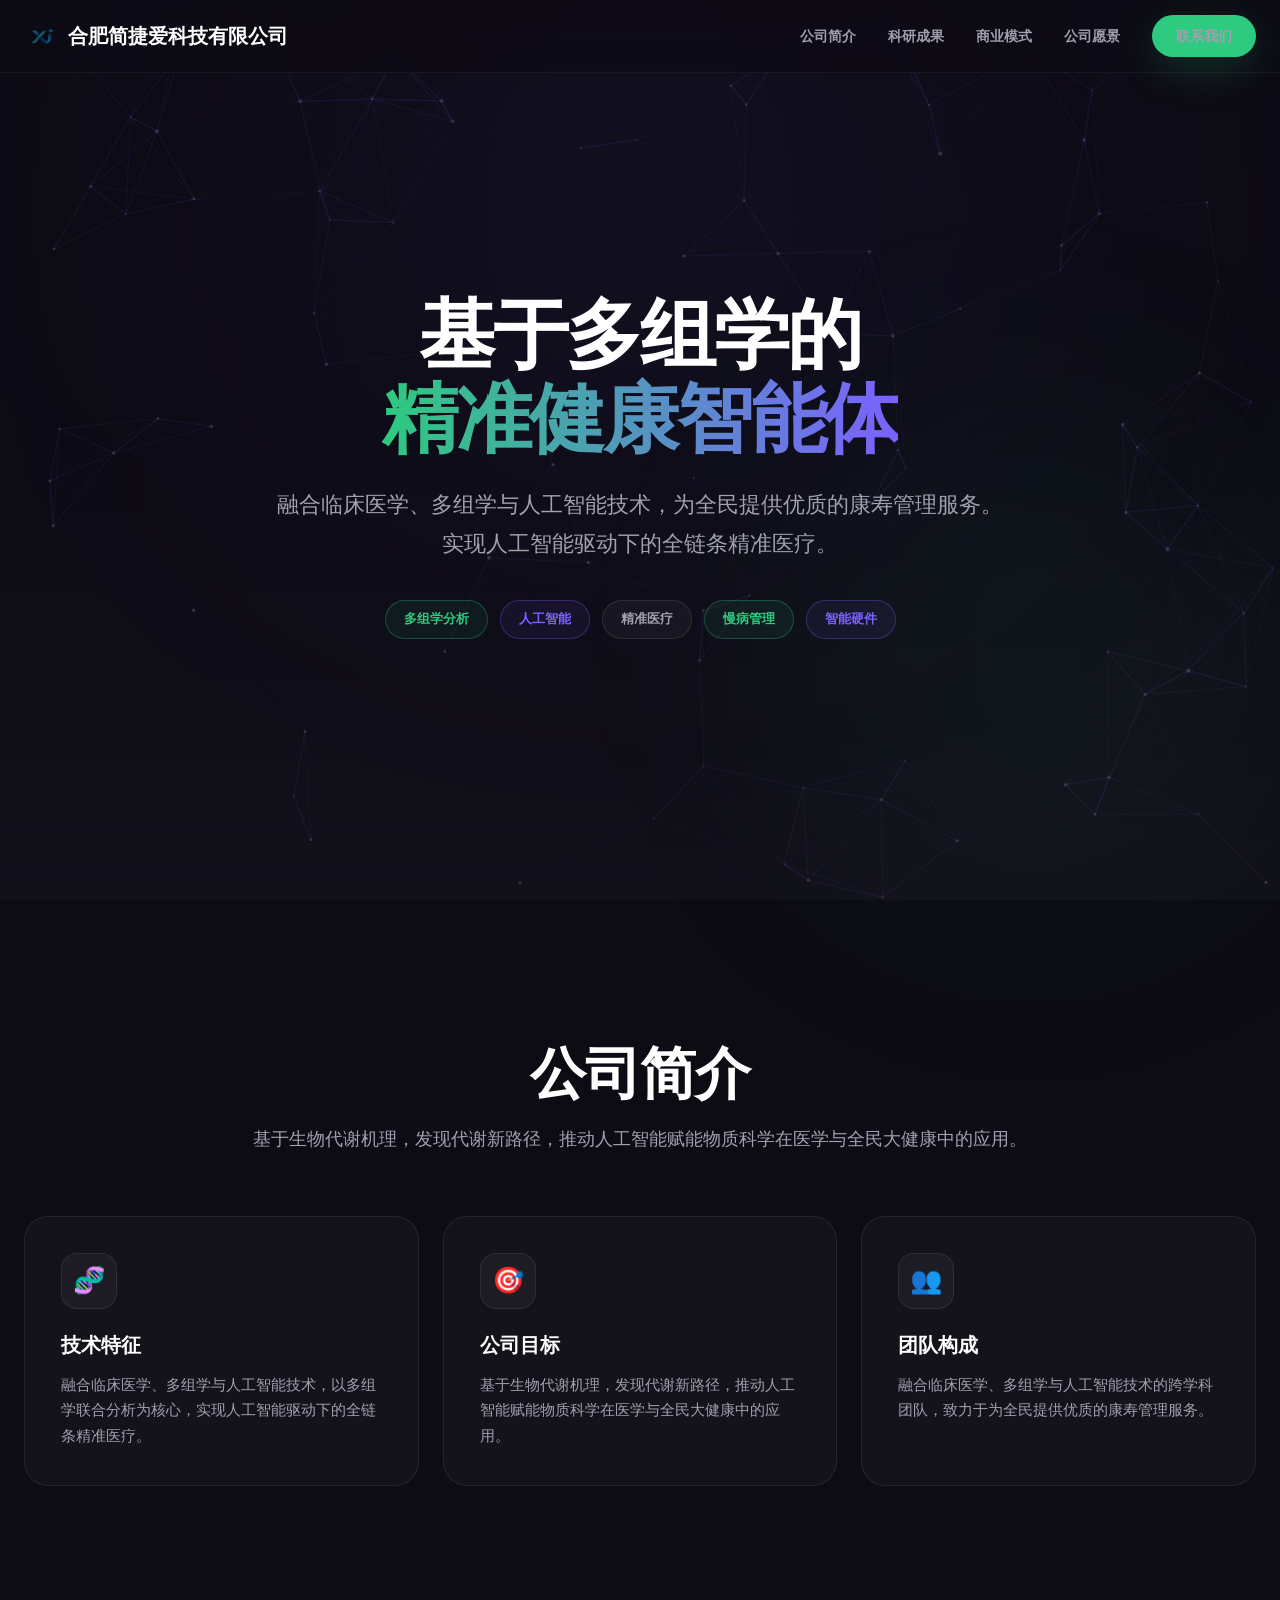
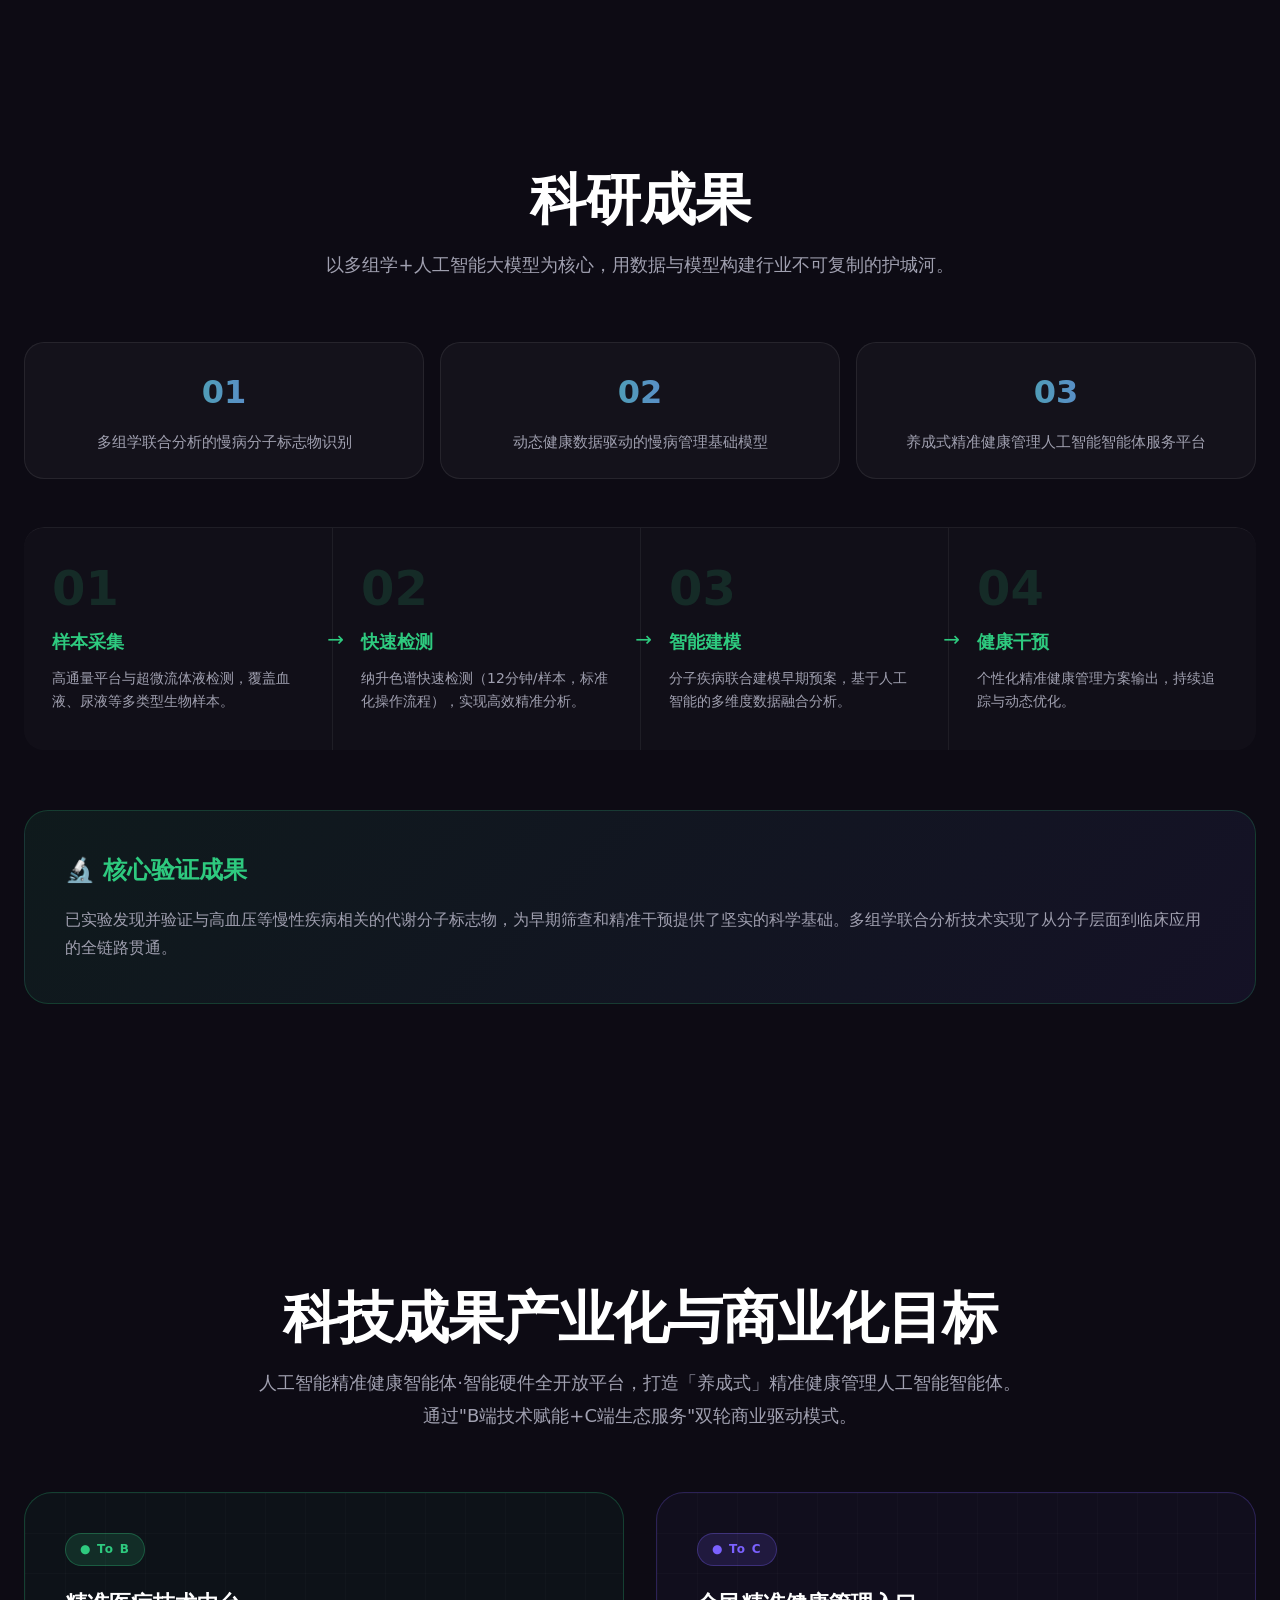
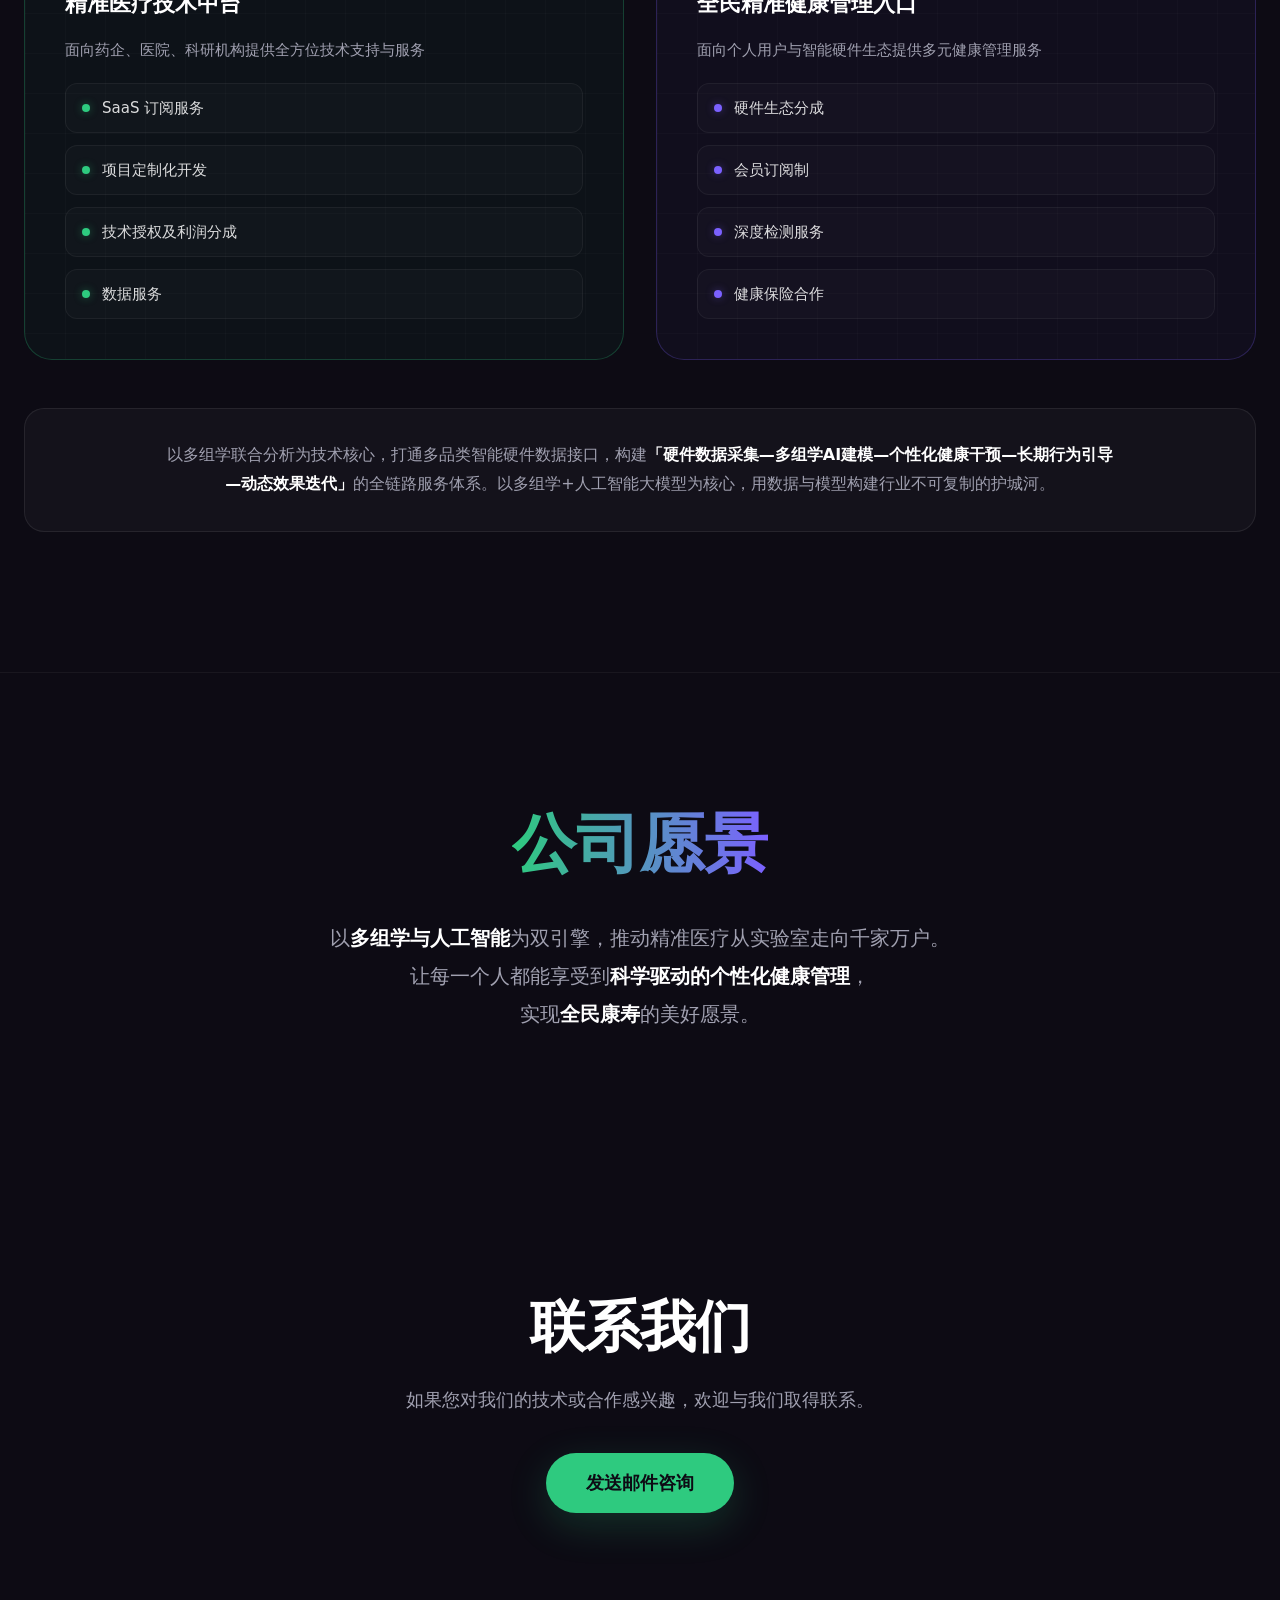
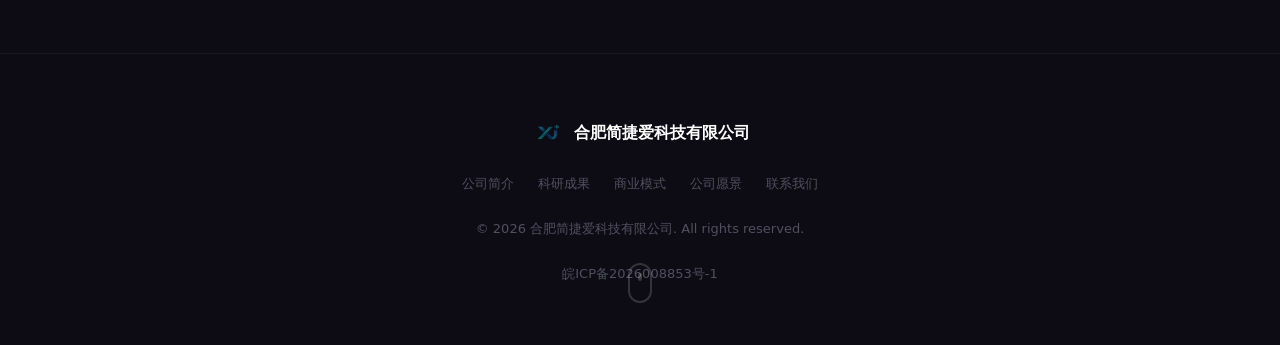
==== commit d966ce9e: "优化样式，新增ICP备案号" ====
--- a/index.html
+++ b/index.html
@@ -23,6 +23,7 @@
 
         * { box-sizing: border-box; margin: 0; padding: 0; }
         html { scroll-behavior: smooth; }
+        html { scroll-padding-top: 90px; }
         html, body { height: 100%; }
 
         body {
@@ -121,7 +122,6 @@
             height: 36px;
             border-radius: 10px;
             overflow: hidden;
-            /* background: linear-gradient(135deg, var(--green), var(--purple)); */
             display: inline-flex;
             align-items: center;
             justify-content: center;
@@ -246,6 +246,12 @@
             border: 1px solid rgba(255, 255, 255, 0.10);
             background: rgba(255, 255, 255, 0.04);
             color: var(--muted);
+            transition: all 0.25s ease;
+        }
+
+        .badge:hover {
+            transform: translateY(-2px);
+            border-color: rgba(255, 255, 255, 0.20);
         }
 
         .badge-green {
@@ -413,11 +419,13 @@
             line-height: 1.6;
         }
 
-        /* Tech flow */
+        /* Tech flow - Improved unified border system */
         .tech-flow {
             display: grid;
             gap: 0;
             position: relative;
+            border-radius: 20px;
+            overflow: hidden;
         }
 
         @media (min-width: 768px) {
@@ -427,26 +435,34 @@
         .tech-step {
             padding: 36px 28px;
             position: relative;
-            border: 1px solid rgba(255, 255, 255, 0.06);
             background: rgba(255, 255, 255, 0.02);
             transition: background 0.3s ease;
+            border: 1px solid rgba(255, 255, 255, 0.06);
+            border-bottom: none;
+            border-right: none;
+        }
+
+        @media (min-width: 768px) {
+            .tech-step:first-child { border-left: none; }
+            .tech-step:last-child { border-right: none; }
+        }
+
+        @media (max-width: 767px) {
+            .tech-step { border-left: none; border-right: none; }
+            .tech-step:first-child { border-top: none; }
+            .tech-step:last-child { border-bottom: none; }
         }
 
         .tech-step:hover {
-            background: rgba(46, 202, 127, 0.05);
-        }
-
-        .tech-step:first-child {
-            border-radius: 20px 0 0 20px;
-        }
-
-        .tech-step:last-child {
-            border-radius: 0 20px 20px 0;
-        }
+            background: rgba(46, 202, 127, 0.08);
+        }
+
+        .tech-step:first-child { border-radius: 20px 0 0 0; }
+        .tech-step:last-child { border-radius: 0 20px 0 0; }
 
         @media (max-width: 767px) {
             .tech-step:first-child { border-radius: 20px 20px 0 0; }
-            .tech-step:last-child { border-radius: 0 0 20px 20px; }
+            .tech-step:last-child { border-radius: 0 0 20px 20px; border-bottom: 1px solid rgba(255, 255, 255, 0.06); }
         }
 
         .tech-step-num {
@@ -455,6 +471,10 @@
             color: rgba(46, 202, 127, 0.15);
             line-height: 1;
             margin-bottom: 16px;
+        }
+
+        @media (min-width: 768px) {
+            .tech-step:first-child .tech-step-num { padding-left: 0; }
         }
 
         .tech-step h4 {
@@ -595,23 +615,33 @@
 
         .biz-list li {
             display: flex;
-            align-items: flex-start;
-            gap: 10px;
-            font-size: 14px;
+            align-items: center;
+            gap: 12px;
+            font-size: 15px;
             color: rgba(255,255,255,0.85);
             line-height: 1.6;
+            padding: 12px 16px;
+            border-radius: 12px;
+            background: rgba(255, 255, 255, 0.02);
+            border: 1px solid rgba(255, 255, 255, 0.05);
+            transition: all 0.25s ease;
+        }
+
+        .biz-list li:hover {
+            background: rgba(255, 255, 255, 0.05);
+            border-color: rgba(255, 255, 255, 0.10);
+            transform: translateX(4px);
         }
 
         .biz-list-dot {
-            width: 6px;
-            height: 6px;
-            border-radius: 999px;
+            width: 8px;
+            height: 8px;
+            border-radius: 50%;
             flex-shrink: 0;
-            margin-top: 7px;
-        }
-
-        .biz-list-dot-b { background: var(--green); }
-        .biz-list-dot-c { background: var(--purple); }
+        }
+
+        .biz-list-dot-b { background: var(--green); box-shadow: 0 0 8px rgba(46, 202, 127, 0.4); }
+        .biz-list-dot-c { background: var(--purple); box-shadow: 0 0 8px rgba(123, 97, 255, 0.4); }
 
         /* Full-width banner */
         .biz-banner {
@@ -748,7 +778,6 @@
         <nav class="nav" aria-label="主导航">
             <div class="container nav-inner">
                 <a href="#" class="logo">
-                    <!-- <span class="logo-icon">AI</span> -->
                     <img src="./assets/logo.png" alt="Logo" class="logo-icon">
                     <span>合肥简捷爱科技有限公司</span>
                 </a>
@@ -817,7 +846,7 @@
             </section>
 
             <!-- Scientific Research -->
-            <section class="section" id="research" style="border-top: 1px solid rgba(255,255,255,0.05);">
+            <section class="section" id="research">
                 <div class="container">
                     <h2 class="section-title fade-in">科研成果</h2>
                     <p class="section-desc fade-in">
@@ -876,7 +905,7 @@
             </section>
 
             <!-- Business Model -->
-            <section class="section" id="business" style="border-top: 1px solid rgba(255,255,255,0.05);">
+            <section class="section" id="business">
                 <div class="container">
                     <h2 class="section-title fade-in">科技成果产业化与商业化目标</h2>
                     <p class="section-desc fade-in">
@@ -932,7 +961,7 @@
             </section>
 
             <!-- Contact -->
-            <section class="section" id="contact" style="border-top: 1px solid rgba(255,255,255,0.05); padding: 80px 0;">
+            <section class="section" id="contact">
                 <div class="container" style="text-align: center;">
                     <h2 class="section-title fade-in" style="margin-bottom: 24px;">联系我们</h2>
                     <p class="section-desc fade-in" style="margin-bottom: 36px;">
@@ -950,7 +979,6 @@
             <div class="container">
                 <div class="footer-inner">
                     <div class="logo" style="font-size: 16px;">
-                        <!-- <span class="logo-icon" style="width: 28px; height: 28px; font-size: 14px; border-radius: 8px;">AI</span> -->
                         <img src="./assets/logo.png" alt="Logo" class="logo-icon">
                         <span>合肥简捷爱科技有限公司</span>
                     </div>
@@ -962,13 +990,14 @@
                         <a href="#contact">联系我们</a>
                     </div>
                     <div class="footer-info">© 2026 合肥简捷爱科技有限公司. All rights reserved.</div>
+                    <div class="footer-info"><a href="https://beian.miit.gov.cn/" target="_blank">皖ICP备2026008853号-1</a></div>
                 </div>
             </div>
         </footer>
     </div>
 
     <script>
-        // Particle animation (same style as reference)
+        // Particle animation
         (function () {
             const canvas = document.getElementById('particles');
             if (!(canvas instanceof HTMLCanvasElement)) return;
@@ -1081,19 +1110,6 @@
 
             document.querySelectorAll('.fade-in').forEach((el) => observer.observe(el));
         })();
-
-        // Smooth scroll for nav links
-        document.querySelectorAll('a[href^="#"]').forEach(anchor => {
-            anchor.addEventListener('click', function (e) {
-                const targetId = this.getAttribute('href');
-                if (!targetId || targetId === '#') return;
-                const target = document.querySelector(targetId);
-                if (target) {
-                    e.preventDefault();
-                    target.scrollIntoView({ behavior: 'smooth', block: 'start' });
-                }
-            });
-        });
     </script>
 </body>
-</html>
+</html>
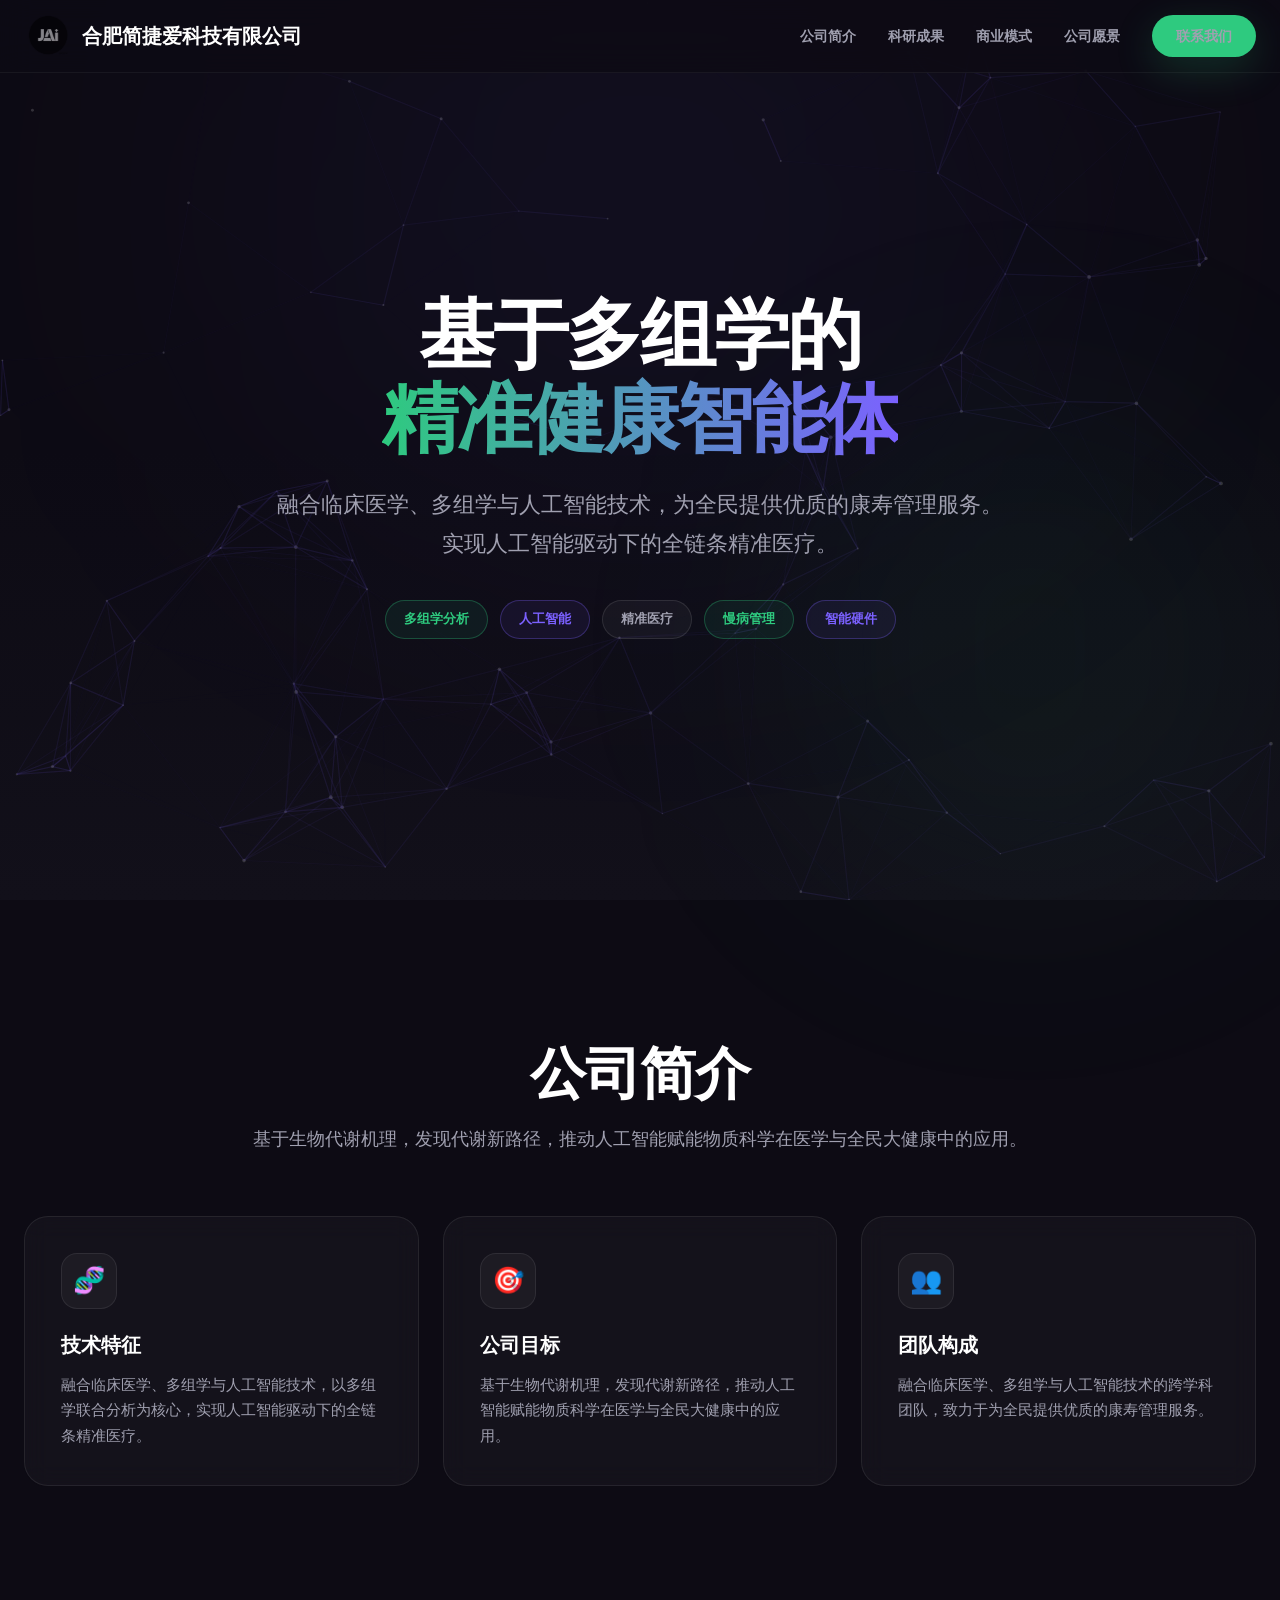
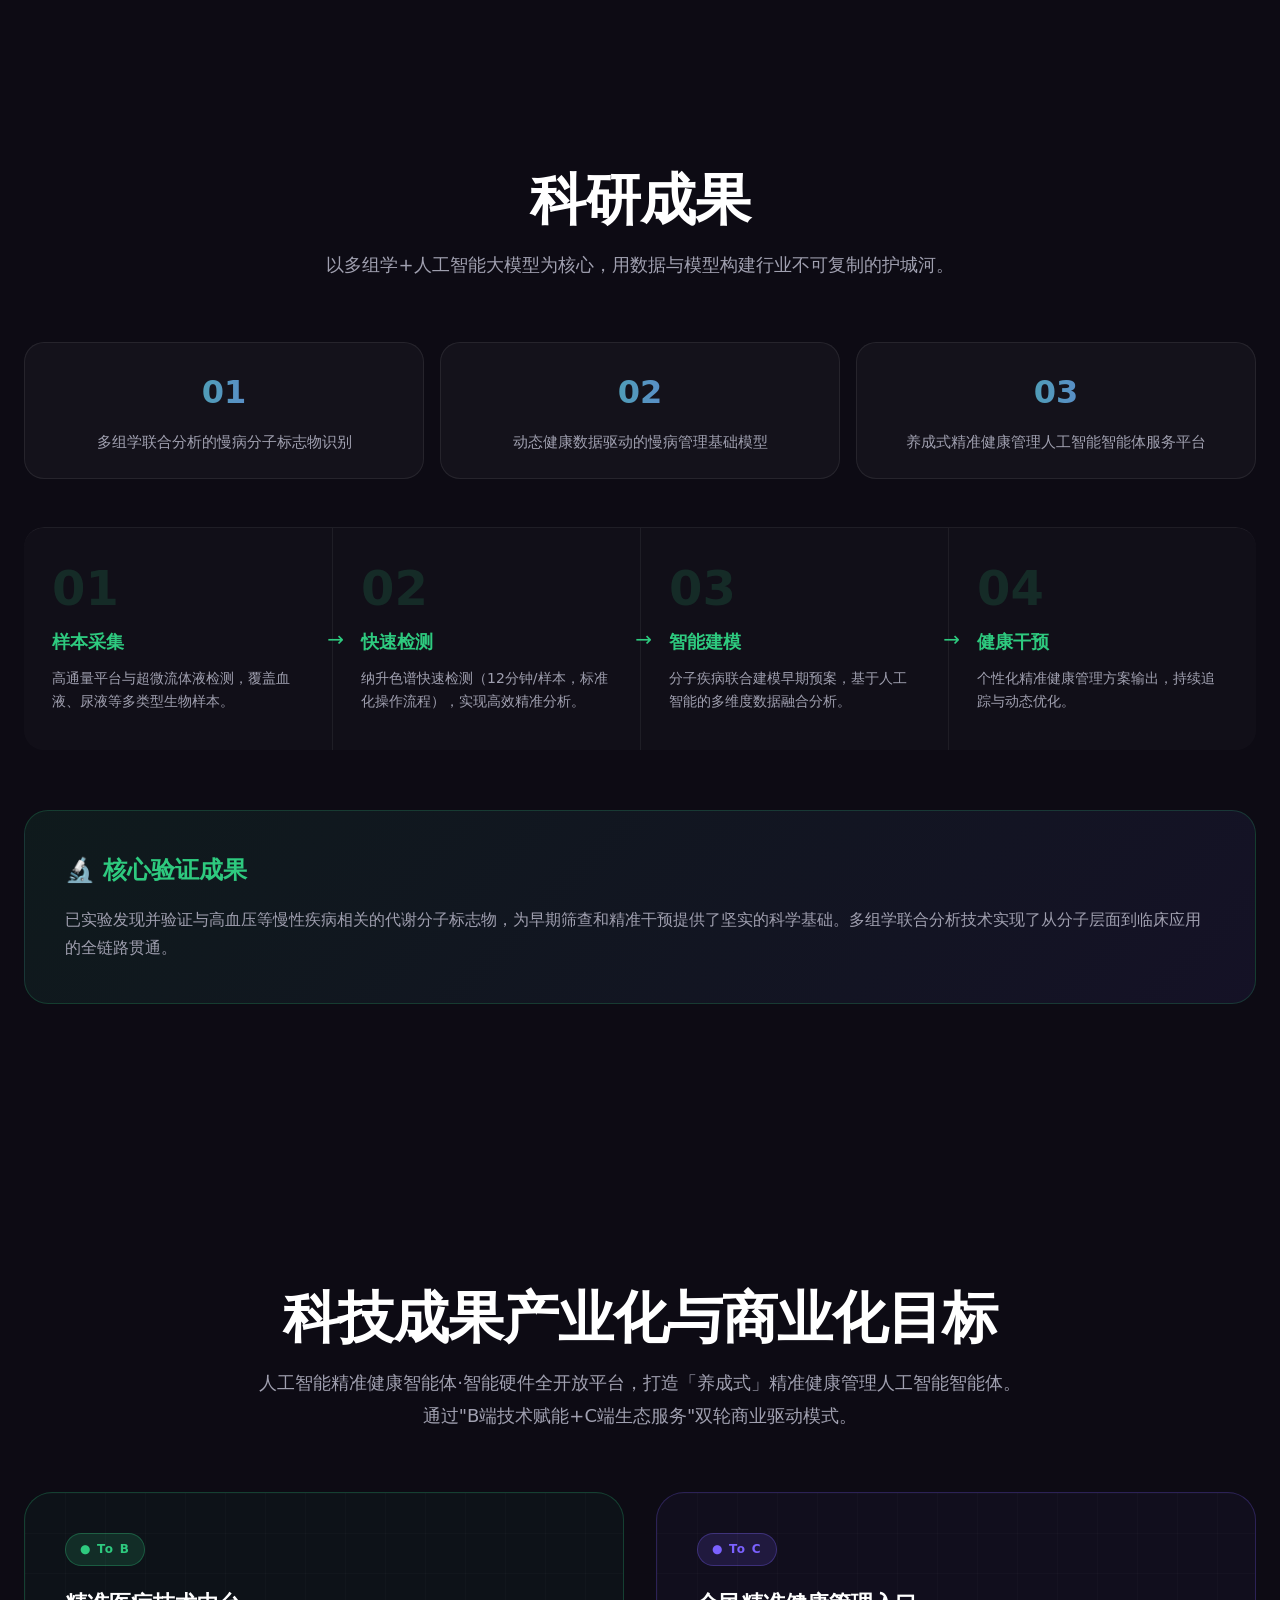
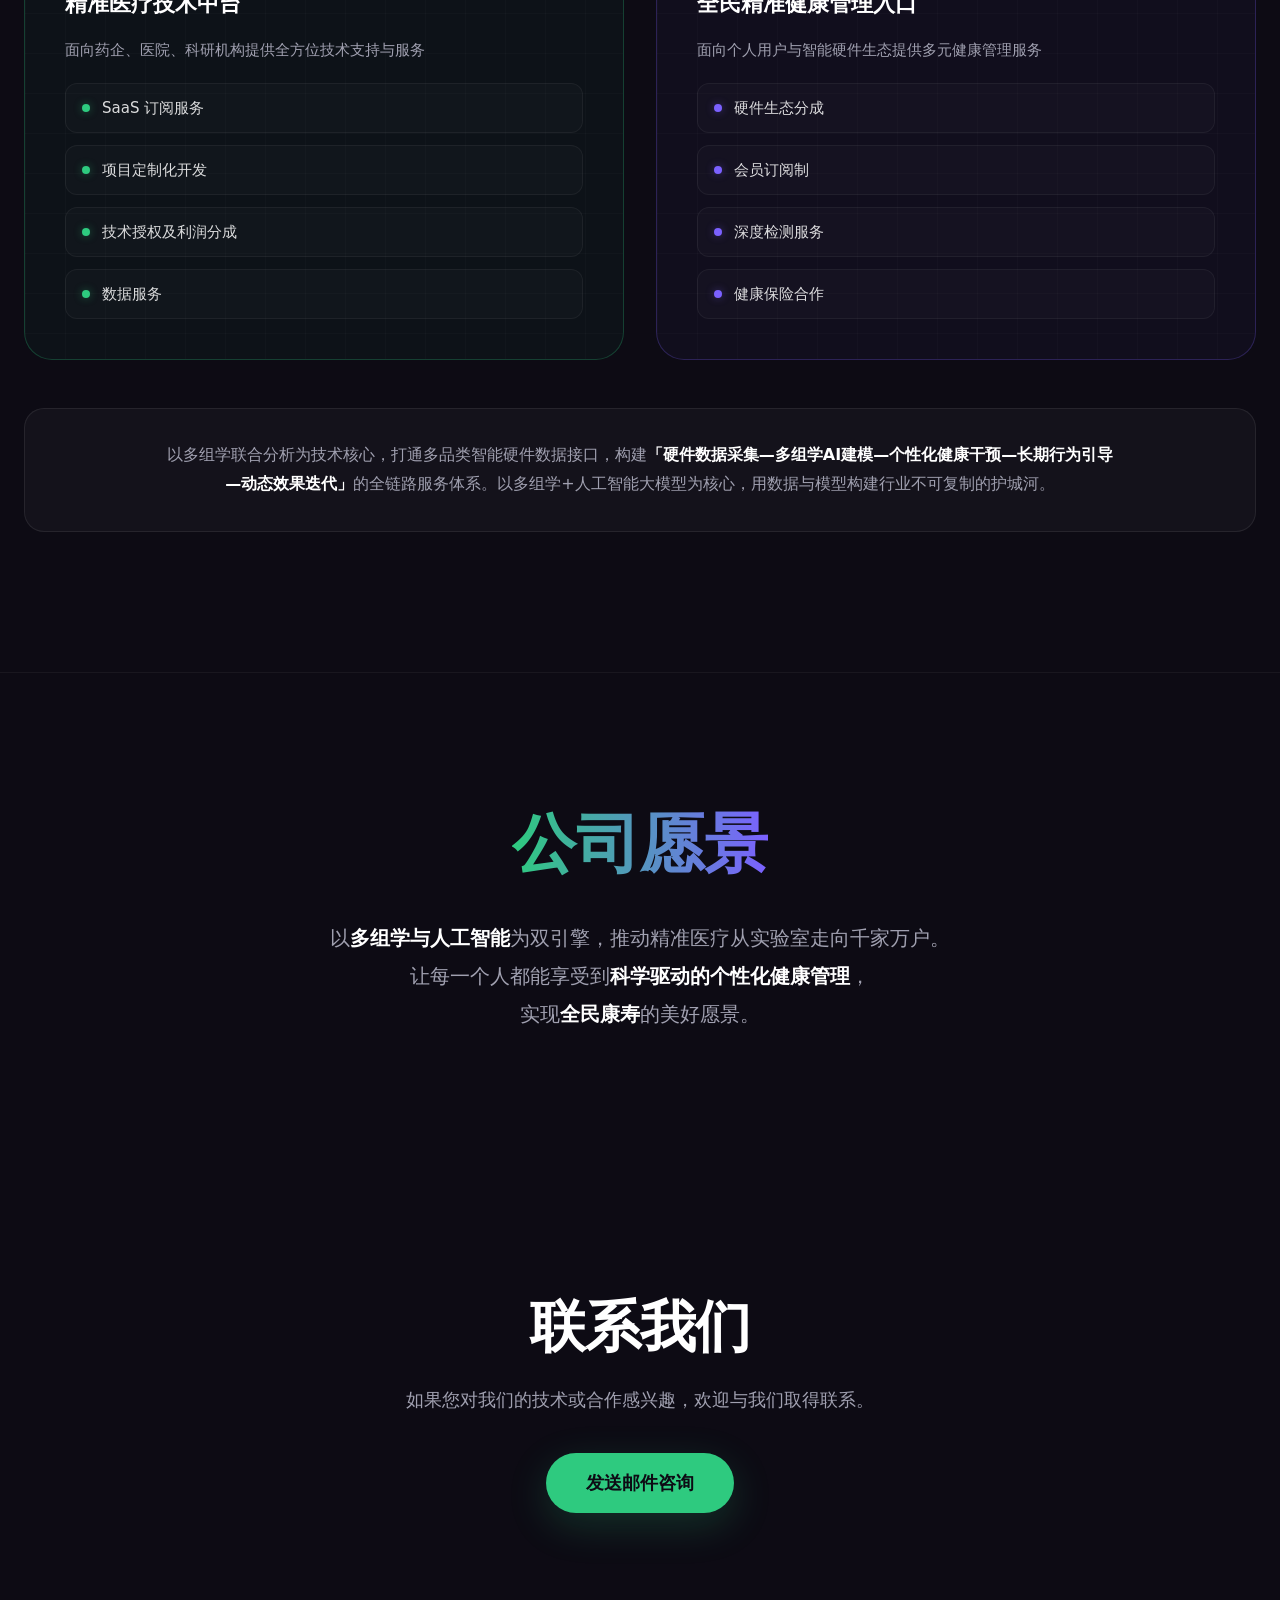
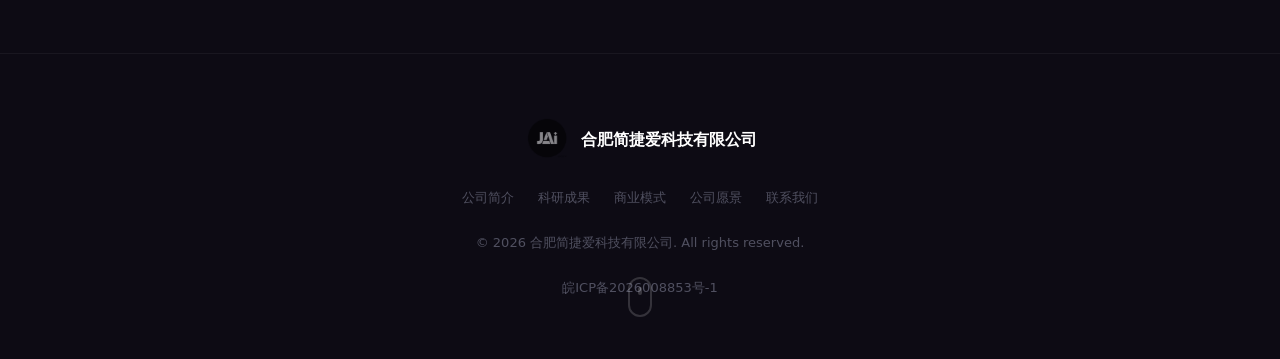
==== commit ea23c354: "新增公司logo，样式调整" ====
--- a/index.html
+++ b/index.html
@@ -138,8 +138,8 @@
         }
 
         img.logo-icon {
-            width: 36px;
-            height: 36px;
+            width: 50px;
+            height: 50px;
             object-fit: cover;
             opacity: 0.5;
             display: block;
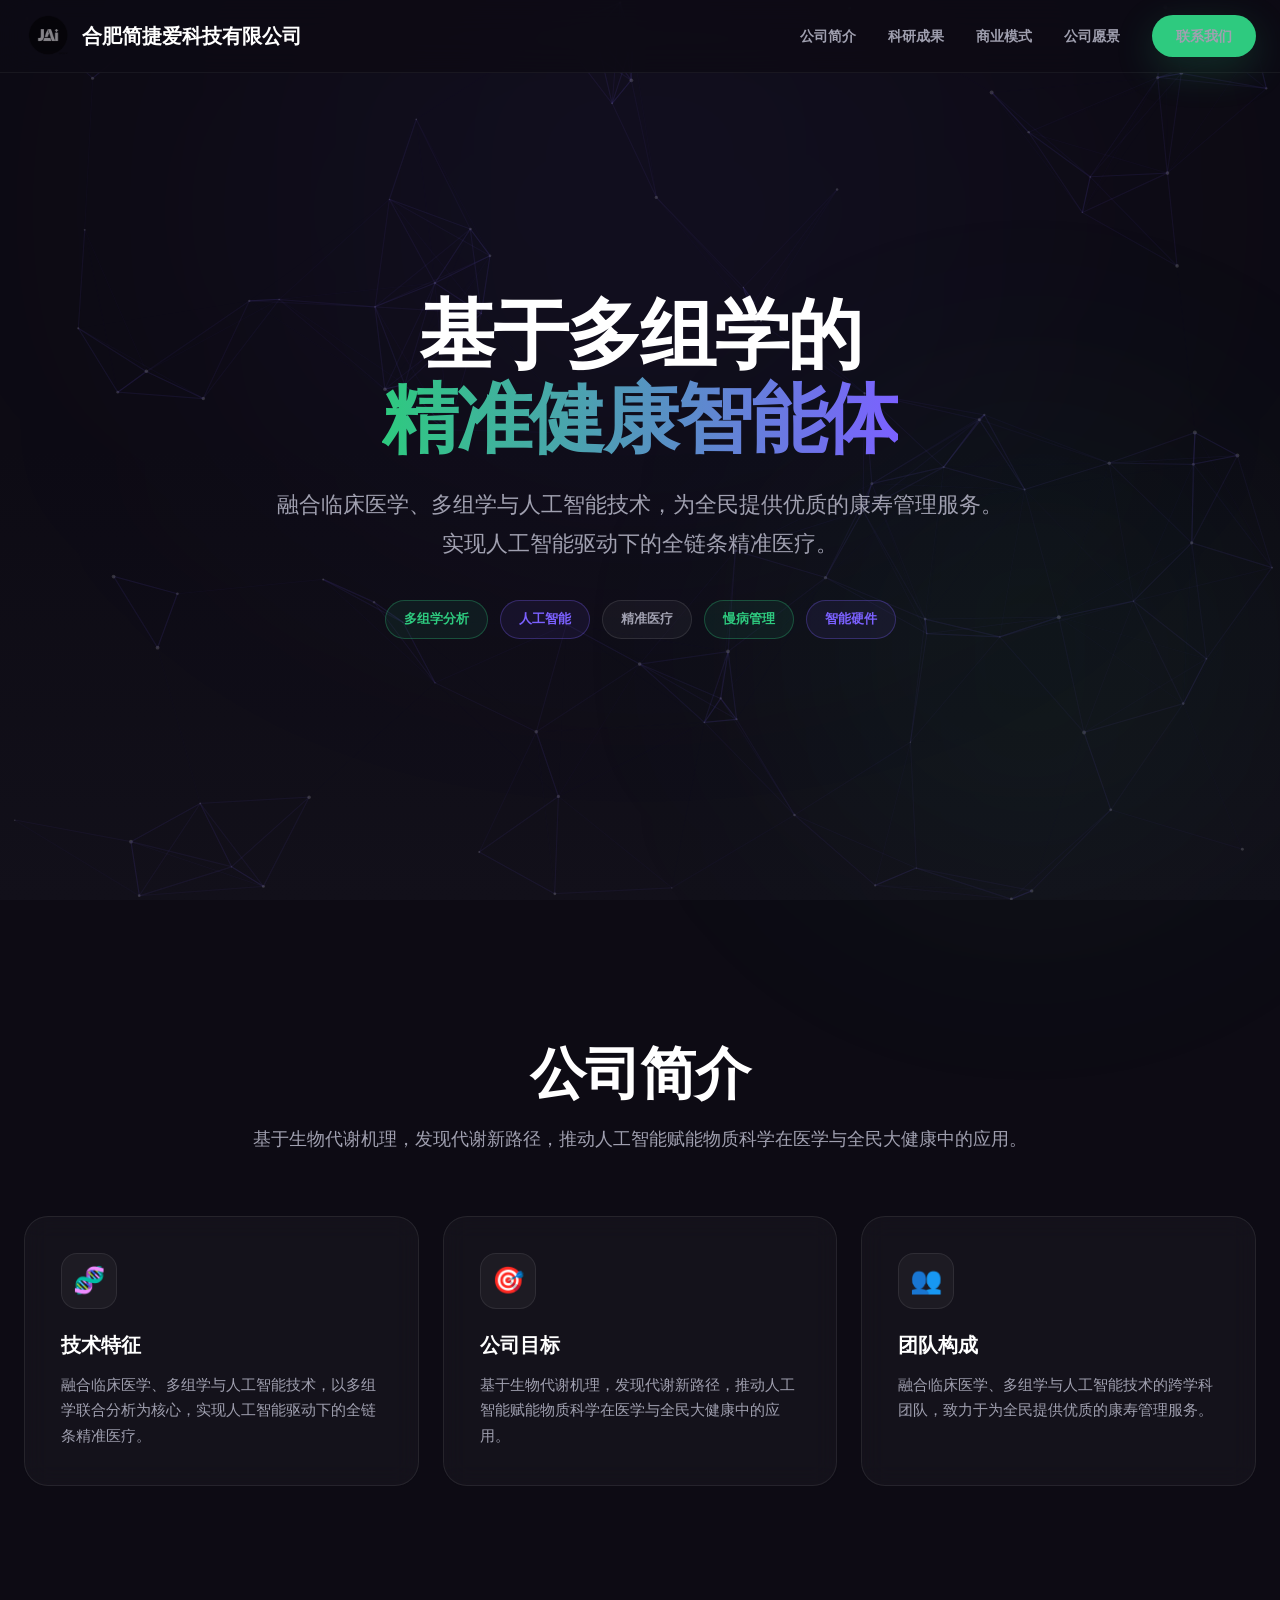
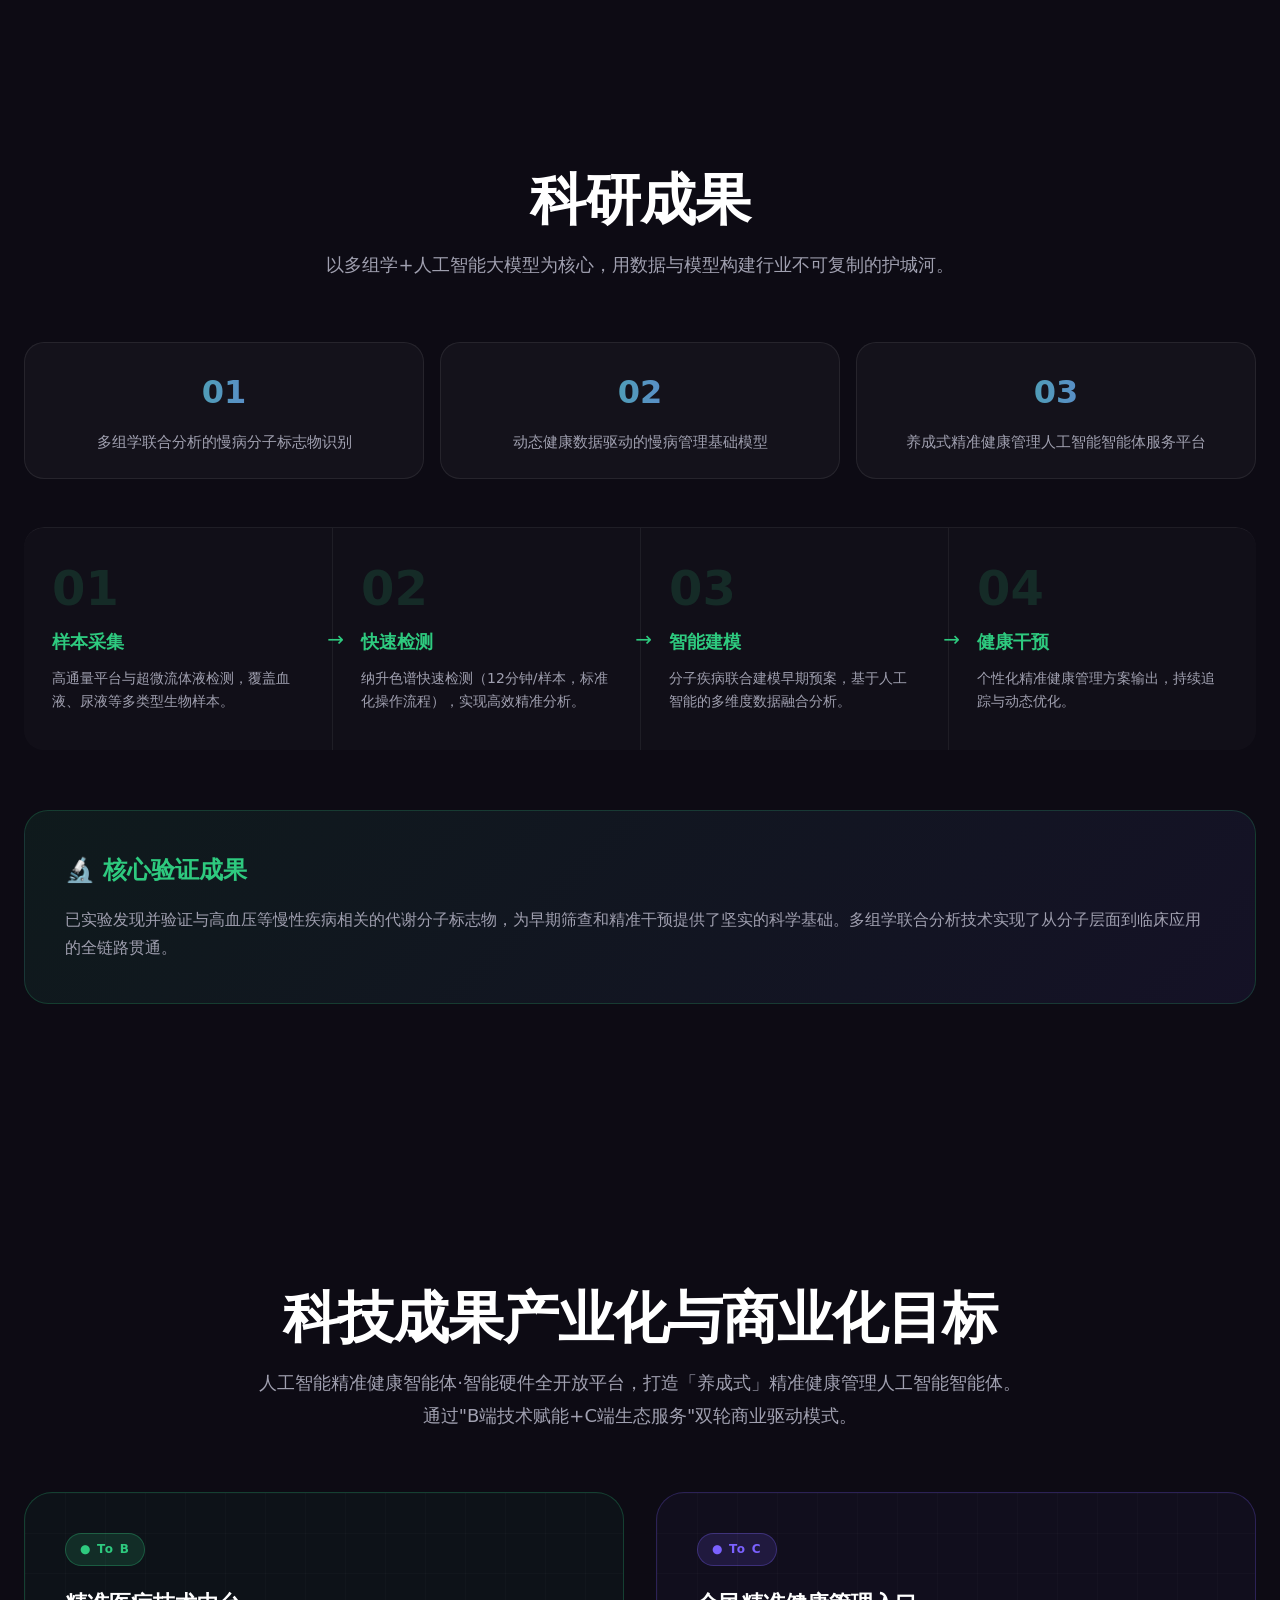
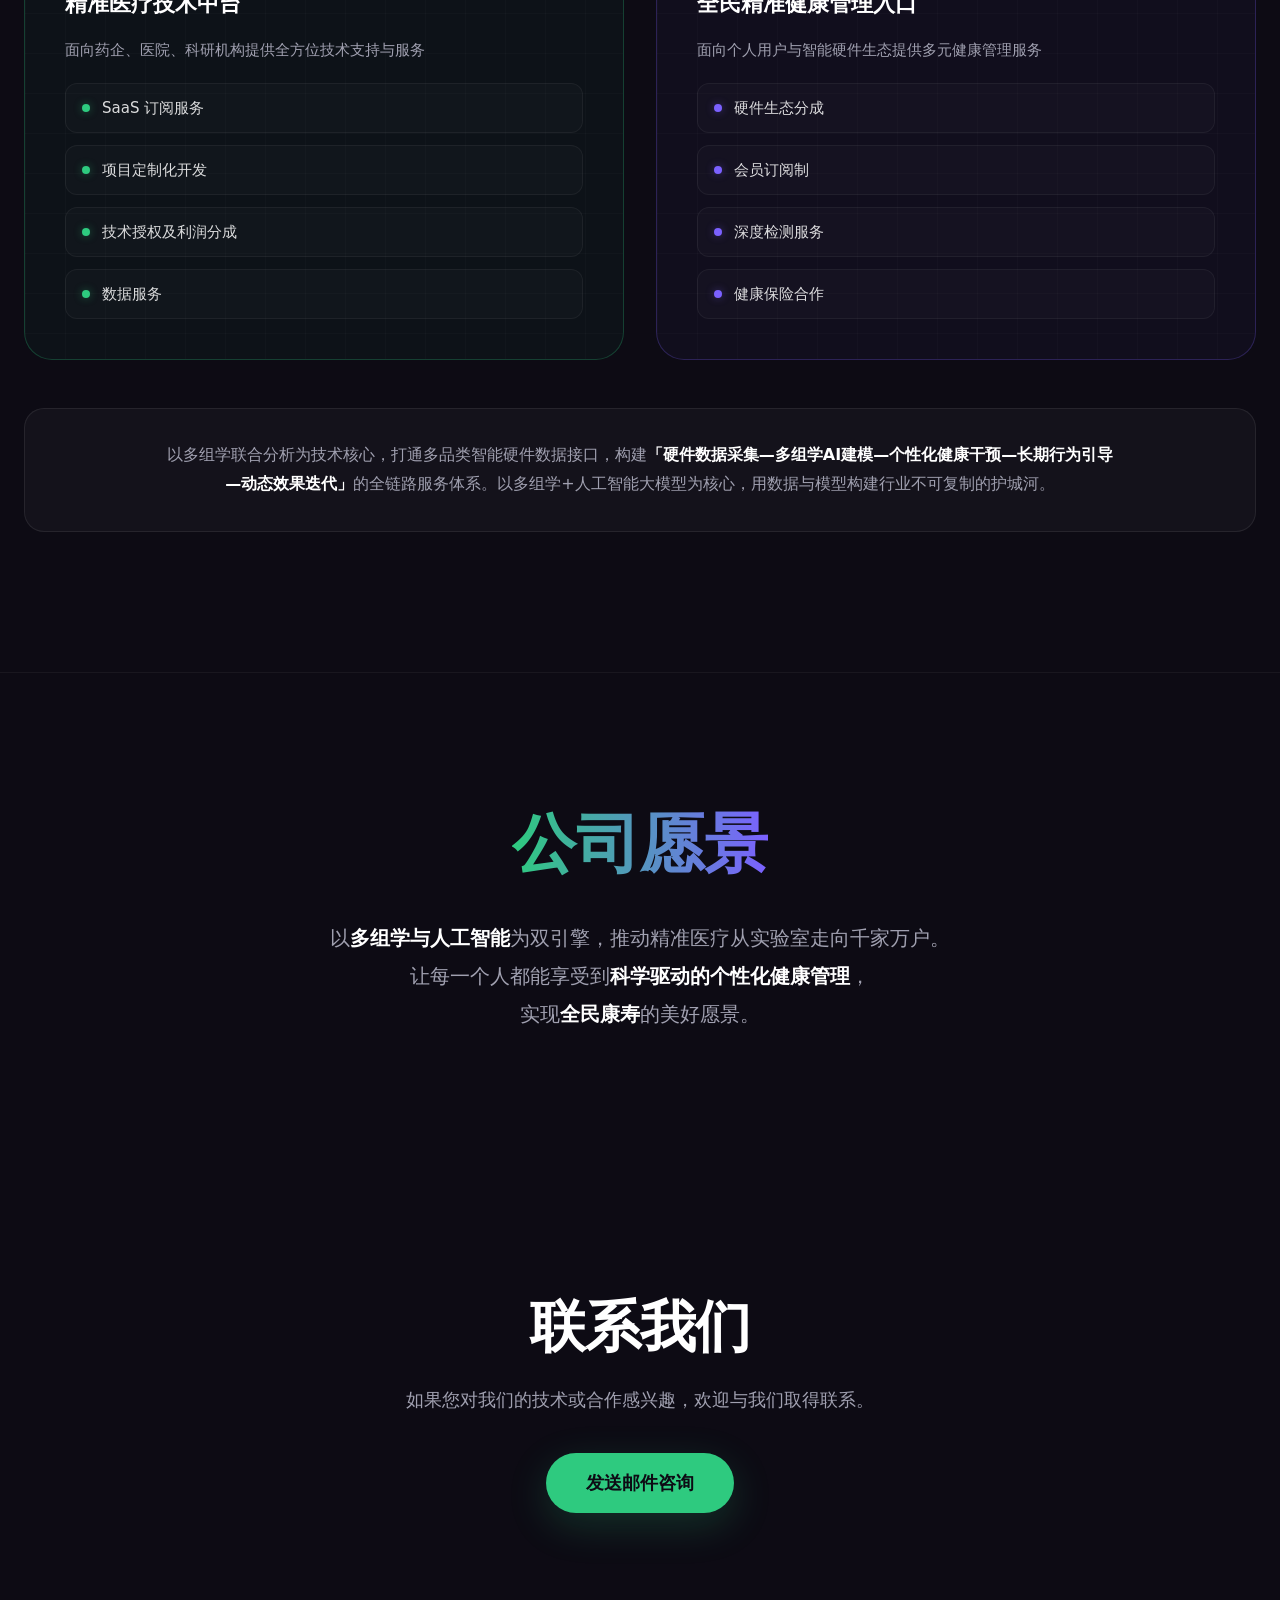
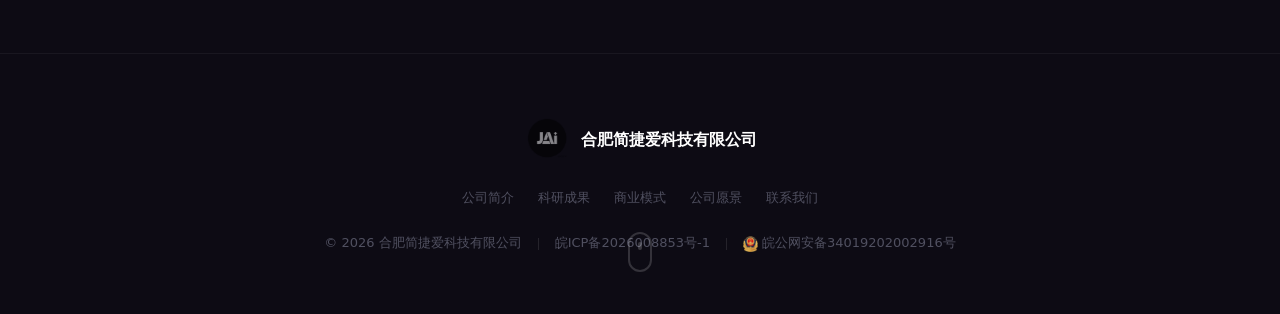
==== commit 00d29434: "优化底部布局，新增公安备案信息" ====
--- a/index.html
+++ b/index.html
@@ -713,6 +713,24 @@
         .footer-info {
             color: var(--muted-2);
             font-size: 13px;
+            display: flex;
+            align-items: center;
+            gap: 16px;
+            flex-wrap: wrap;
+            justify-content: center;
+        }
+
+        .footer-info-divider {
+            width: 1px;
+            height: 12px;
+            background: rgba(255, 255, 255, 0.10);
+            flex-shrink: 0;
+        }
+
+        .footer-info img {
+            height: 16px;
+            vertical-align: middle;
+            margin-right: 4px;
         }
 
         .footer-links-bottom {
@@ -989,8 +1007,14 @@
                         <a href="#vision">公司愿景</a>
                         <a href="#contact">联系我们</a>
                     </div>
-                    <div class="footer-info">© 2026 合肥简捷爱科技有限公司. All rights reserved.</div>
-                    <div class="footer-info"><a href="https://beian.miit.gov.cn/" target="_blank">皖ICP备2026008853号-1</a></div>
+                    <div class="footer-info">
+                        <span>© 2026 合肥简捷爱科技有限公司</span>
+                        <span class="footer-info-divider"></span>
+                        <a href="https://beian.miit.gov.cn/" target="_blank">皖ICP备2026008853号-1</a>
+                        <span class="footer-info-divider"></span>
+                        <span><img src="./assets/logo01.6189a29f.png" alt="Record">皖公网安备34019202002916号</span>
+                    </div>
+
                 </div>
             </div>
         </footer>
